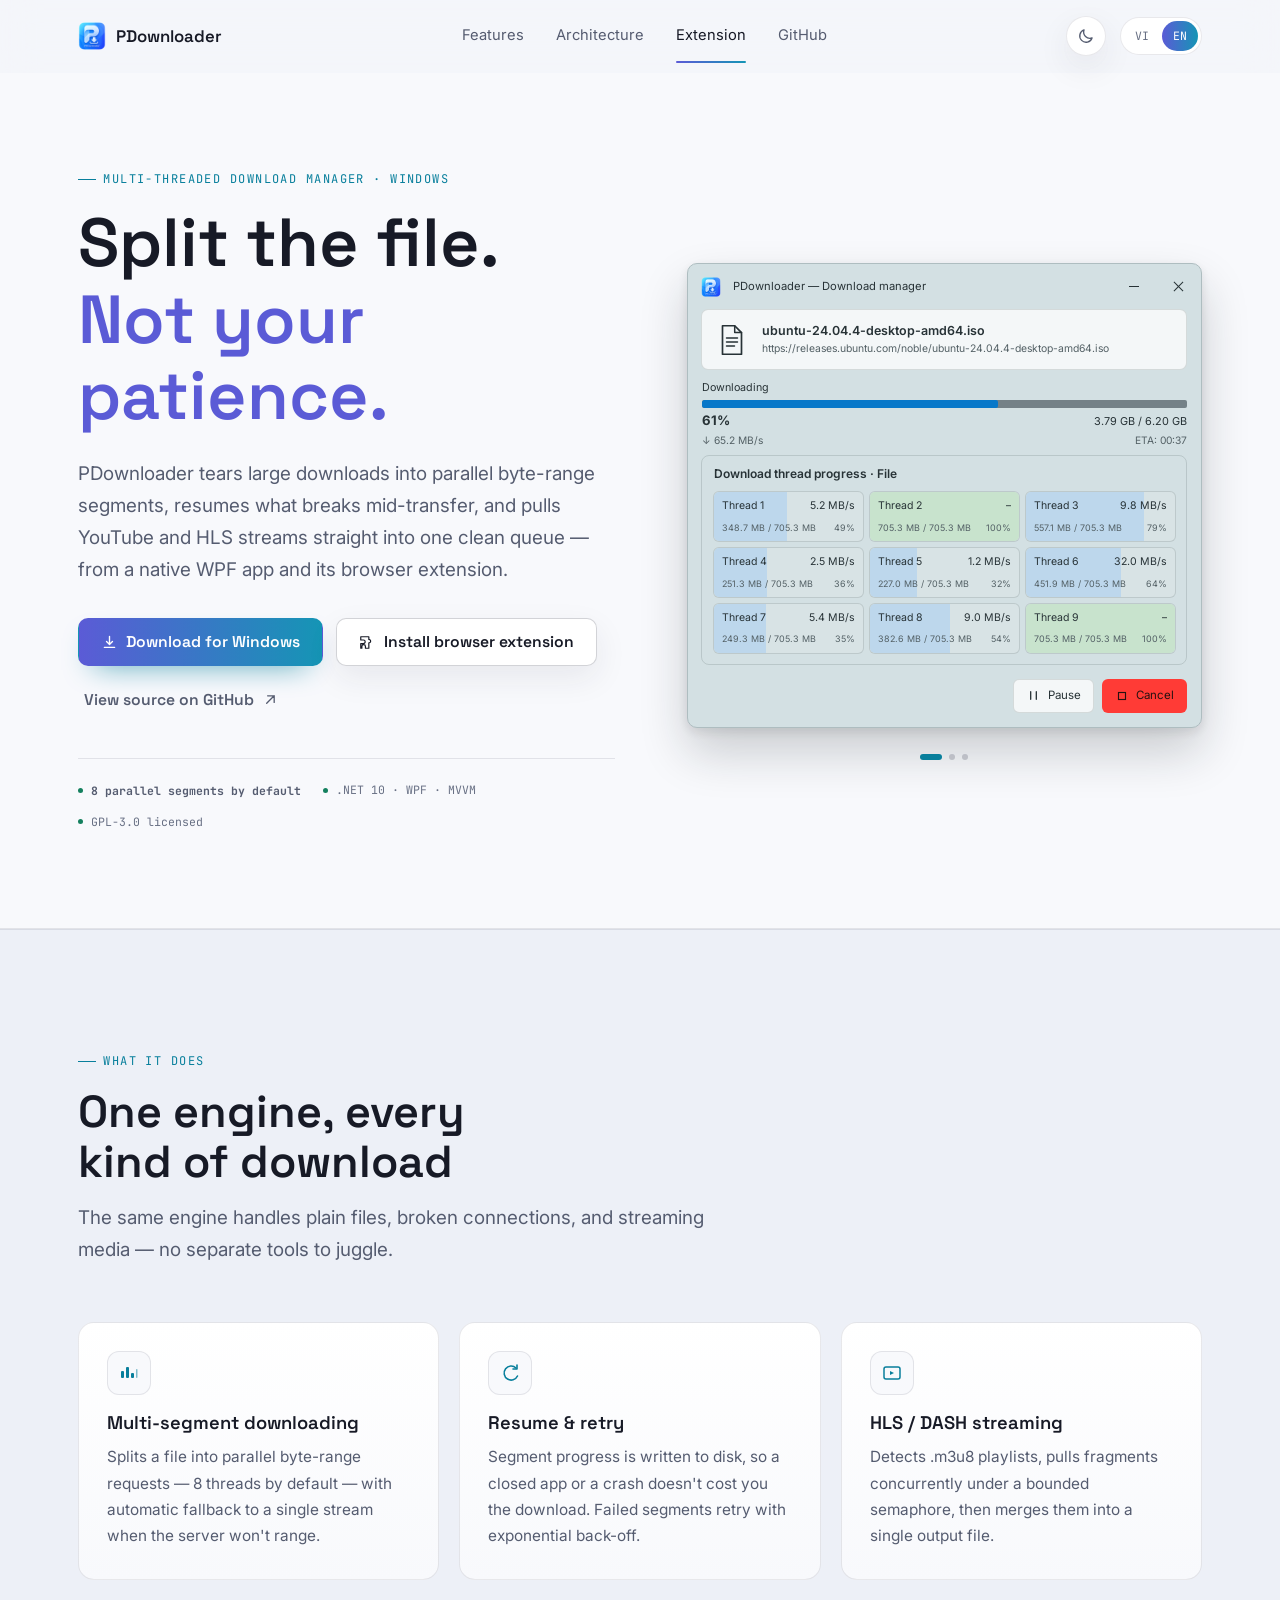
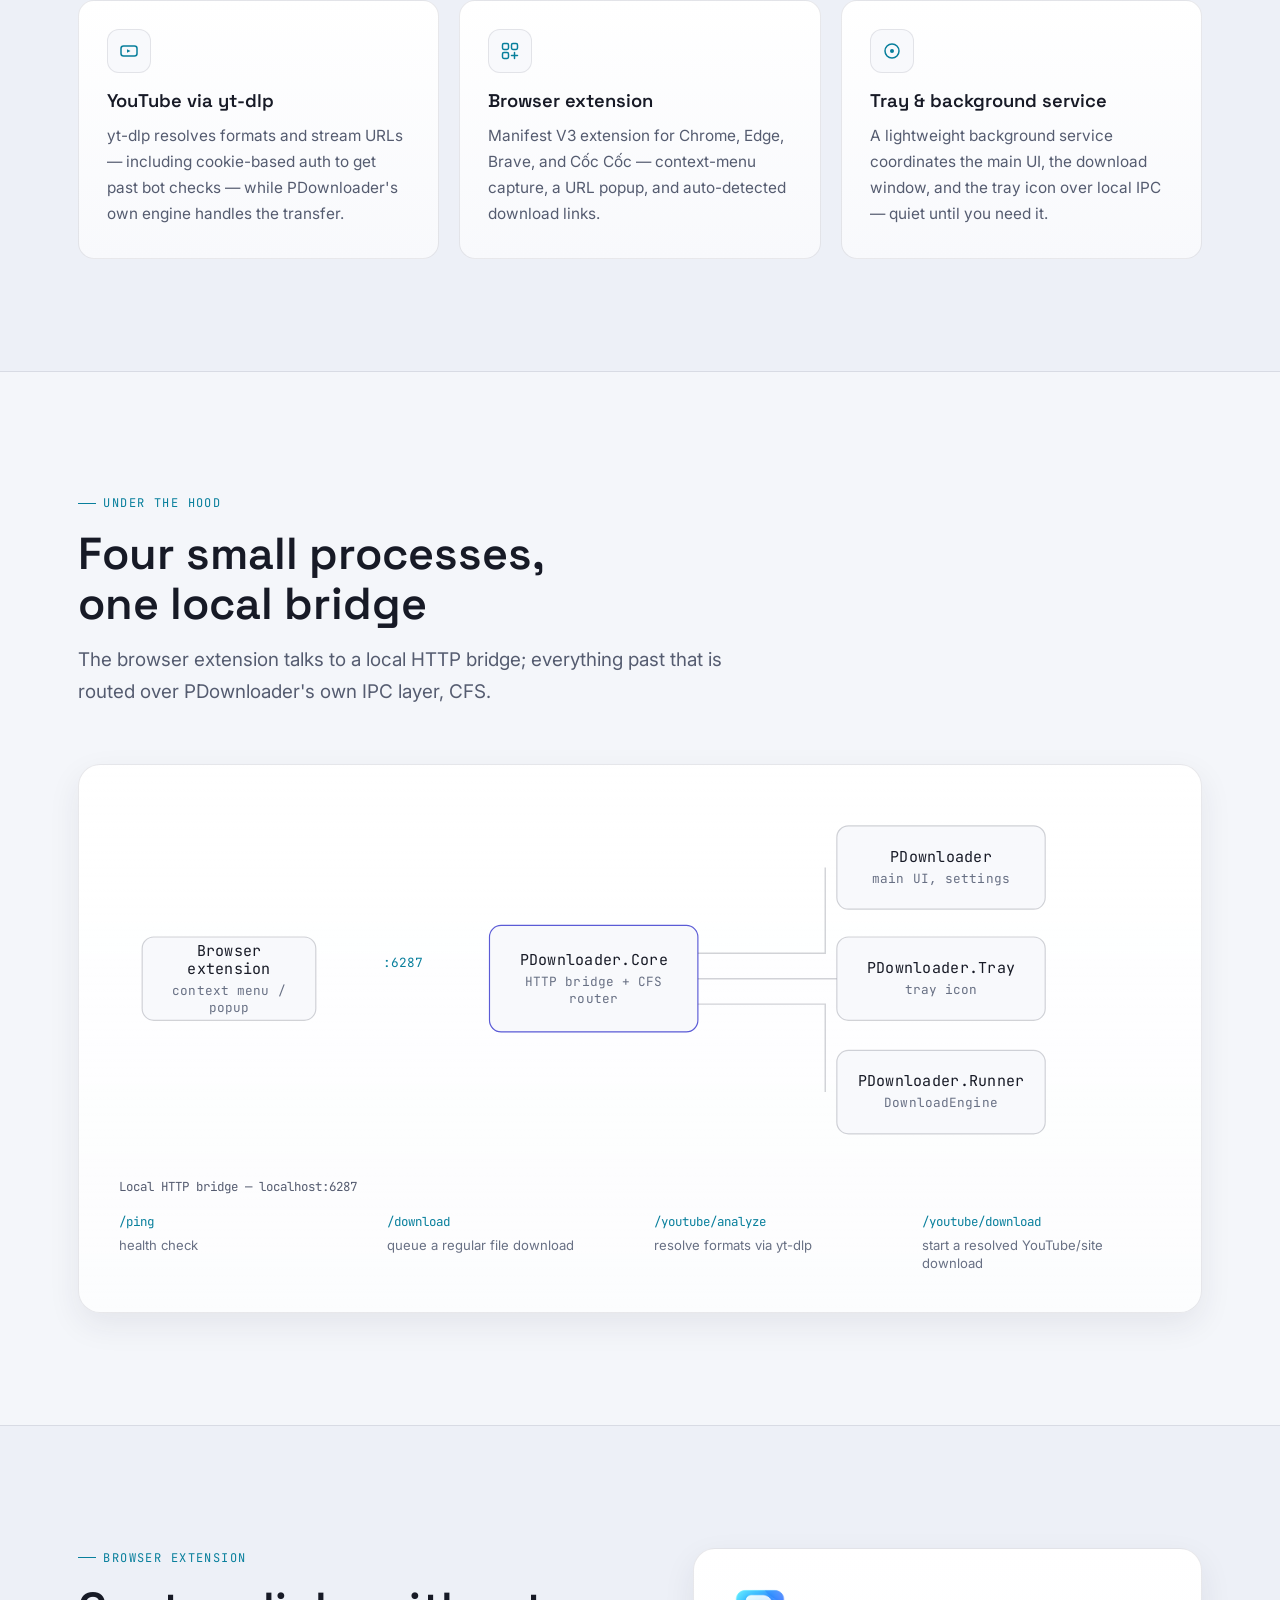
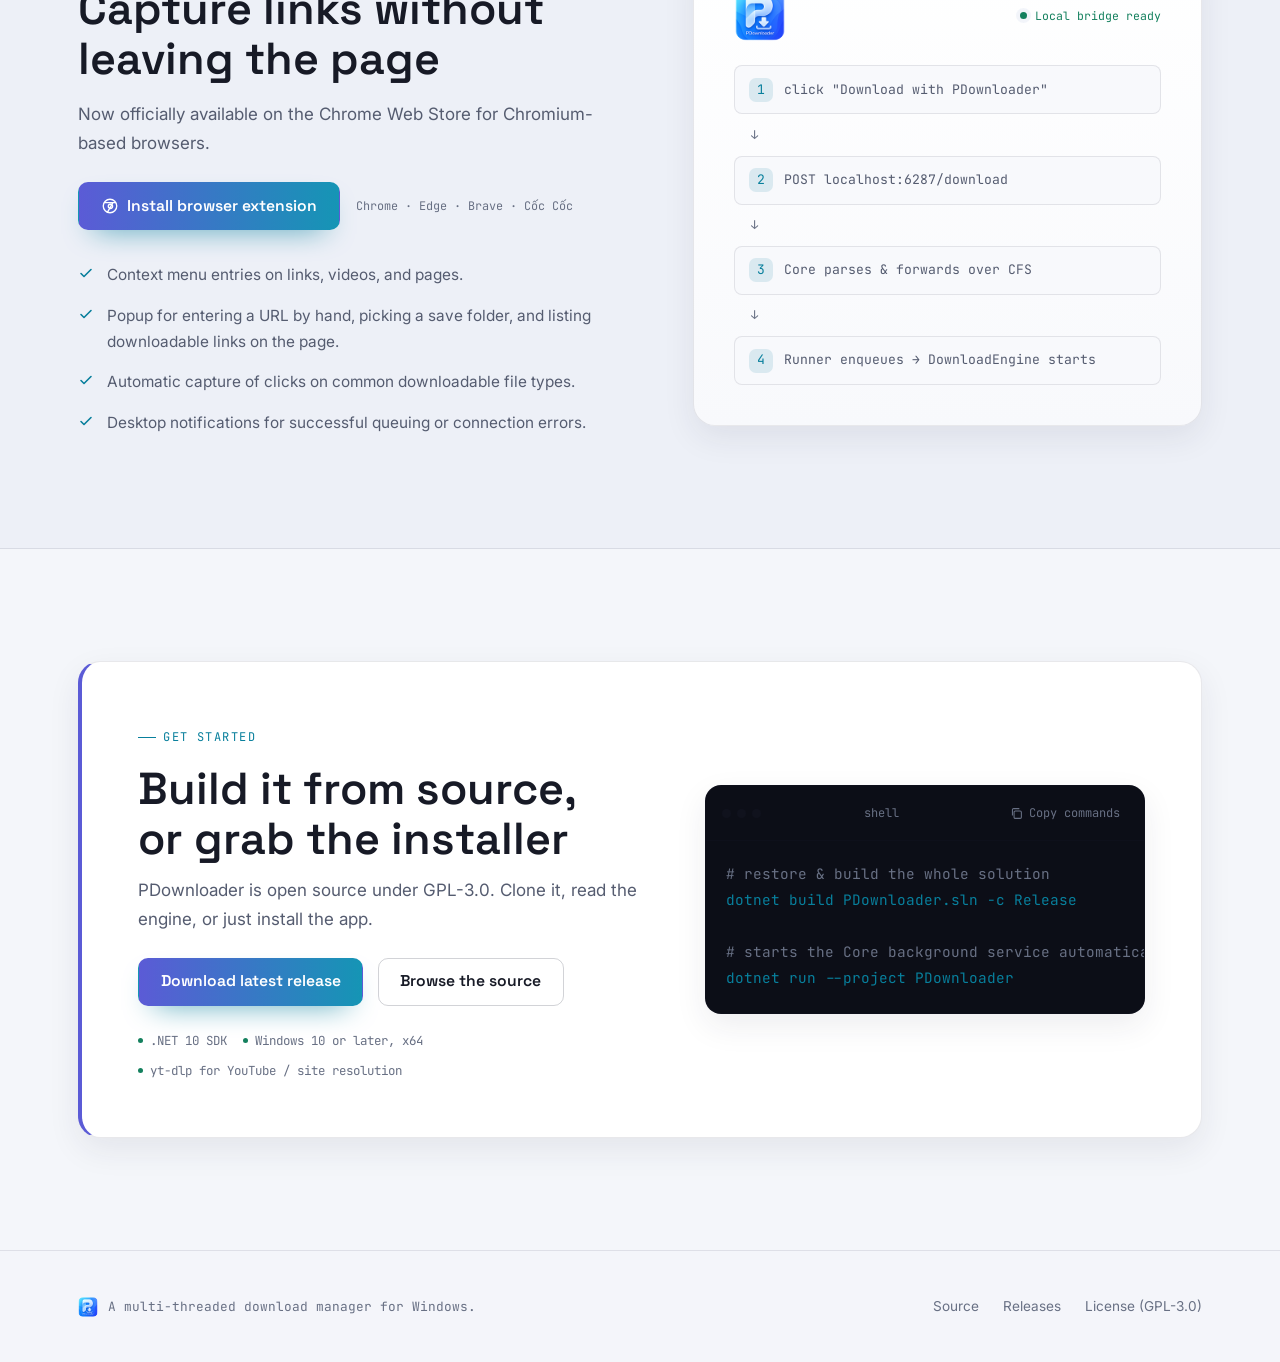
==== index.html @ d42d4ef9 "Add PDownloader landing site with i18n & theme Introduce a complete static landing site: index.html," ====
<!doctype html>
<html lang="vi">
<head>
  <meta charset="UTF-8" />
  <meta name="viewport" content="width=device-width, initial-scale=1.0" />
  <meta name="description" content="PDownloader — multi-threaded download manager for Windows." />
  <title>PDownloader</title>
  <link rel="icon" href="./assets/favicon-48.png" />
  <script src="./js/theme-init.js"></script>

  <link rel="preconnect" href="https://fonts.googleapis.com" />
  <link rel="preconnect" href="https://fonts.gstatic.com" crossorigin />
  <link href="https://fonts.googleapis.com/css2?family=Space+Grotesk:wght@500;600;700&family=Inter:wght@400;500;600&family=JetBrains+Mono:wght@400;500&display=swap" rel="stylesheet" />

  <link rel="stylesheet" href="./css/01-tokens.css" />
  <link rel="stylesheet" href="./css/02-reset.css" />
  <link rel="stylesheet" href="./css/03-base.css" />
  <link rel="stylesheet" href="./css/04-layout.css" />
  <link rel="stylesheet" href="./css/05-components.css" />
  <link rel="stylesheet" href="./css/06-navbar.css" />
  <link rel="stylesheet" href="./css/07-hero.css" />
  <link rel="stylesheet" href="./css/08-features.css" />
  <link rel="stylesheet" href="./css/09-architecture.css" />
  <link rel="stylesheet" href="./css/10-extension.css" />
  <link rel="stylesheet" href="./css/11-cta.css" />
  <link rel="stylesheet" href="./css/12-footer.css" />
  <link rel="stylesheet" href="./css/13-animations.css" />
  <link rel="stylesheet" href="./css/14-responsive.css" />
</head>
<body>
  <a class="skip-link" href="#top" data-i18n="accessibility.skipToContent">Skip to content</a>

  <header class="navbar">
    <div class="container navbar-inner">
      <a href="#top" class="brand">
        <img src="./assets/pdownloader-icon.png" alt="PDownloader" />
        <span>PDownloader</span>
      </a>

      <nav class="nav-links" id="nav-links" data-i18n-attr="aria-label:accessibility.primaryNavigation" aria-label="Primary navigation">
        <a href="#features" data-i18n="nav.features">Features</a>
        <a href="#architecture" data-i18n="nav.architecture">Architecture</a>
        <a href="#extension" data-i18n="nav.extension">Extension</a>
        <a href="https://github.com/maihcx/PDownloader" data-href-config="repoUrl" target="_blank" rel="noopener" data-i18n="nav.github">GitHub</a>
      </nav>

      <div class="nav-actions">
        <button class="theme-toggle" type="button" data-theme-toggle data-i18n-attr="aria-label:theme.toggle,title:theme.toggle" aria-label="Switch color theme" title="Switch color theme">
          <svg class="theme-toggle__sun" width="18" height="18" viewBox="0 0 20 20" fill="none" aria-hidden="true">
            <circle cx="10" cy="10" r="3.25" stroke="currentColor" stroke-width="1.5"/>
            <path d="M10 2.25V4M10 16v1.75M17.75 10H16M4 10H2.25M15.48 4.52 14.24 5.76M5.76 14.24l-1.24 1.24M15.48 15.48l-1.24-1.24M5.76 5.76 4.52 4.52" stroke="currentColor" stroke-width="1.5" stroke-linecap="round"/>
          </svg>
          <svg class="theme-toggle__moon" width="18" height="18" viewBox="0 0 20 20" fill="none" aria-hidden="true">
            <path d="M16.7 12.2A7 7 0 0 1 7.8 3.3a7 7 0 1 0 8.9 8.9Z" stroke="currentColor" stroke-width="1.5" stroke-linecap="round" stroke-linejoin="round"/>
          </svg>
        </button>
        <div class="lang-switch" role="group" data-i18n-attr="aria-label:accessibility.language" aria-label="Language">
          <button type="button" data-lang-btn="vi">VI</button>
          <button type="button" data-lang-btn="en">EN</button>
        </div>
        <button class="nav-toggle" id="nav-toggle" type="button" data-i18n-attr="aria-label:accessibility.openMenu" aria-label="Open menu" aria-expanded="false" aria-controls="nav-links">
          <svg width="18" height="18" viewBox="0 0 18 18" fill="none"><path d="M2 4.5H16M2 9H16M2 13.5H16" stroke="currentColor" stroke-width="1.5" stroke-linecap="round"/></svg>
        </button>
      </div>
    </div>
  </header>

  <main id="top">
    <!-- ================= HERO ================= -->
    <section class="hero" aria-labelledby="hero-title">
      <div class="container hero-grid">
        <div class="hero-copy">
          <span class="eyebrow" data-i18n="hero.eyebrow">Multi-threaded download manager · Windows</span>

          <h1 id="hero-title">
            <span data-i18n="hero.titlePrefix">Split the file.</span><br />
            <span class="grad" data-i18n="hero.titleGrad">Not your patience.</span>
          </h1>

          <p class="hero-sub" data-i18n="hero.subtitle">
            PDownloader tears large downloads into parallel byte-range segments, resumes what breaks mid-transfer, and pulls YouTube and HLS streams into one clean queue.
          </p>

          <div class="hero-actions">
            <a class="btn btn-primary" href="https://github.com/maihcx/PDownloader/releases/latest" data-href-config="releasesUrl" target="_blank" rel="noopener">
              <svg width="17" height="17" viewBox="0 0 20 20" fill="none" aria-hidden="true">
                <path d="M10 2.75v9.5m0 0 3.5-3.5m-3.5 3.5-3.5-3.5M4 15.75h12" stroke="currentColor" stroke-width="1.6" stroke-linecap="round" stroke-linejoin="round"/>
              </svg>
              <span data-i18n="hero.ctaPrimary">Download for Windows</span>
            </a>
            <button class="btn btn-secondary" type="button" data-extension-dialog-open>
              <svg width="17" height="17" viewBox="0 0 20 20" fill="none" aria-hidden="true">
                <path d="M7.25 3.25h5.5v3.1a2.1 2.1 0 1 1 0 4.2v6.2h-4v-2.1a2.1 2.1 0 1 0-4.2 0v2.1h-1.3v-5.5h3.1a2.1 2.1 0 1 0 0-4.2h-3.1v-3.8h4Z" stroke="currentColor" stroke-width="1.4" stroke-linecap="round" stroke-linejoin="round"/>
              </svg>
              <span data-i18n="hero.ctaExtension">Install browser extension</span>
            </button>
            <a class="btn btn-quiet" href="https://github.com/maihcx/PDownloader" data-href-config="repoUrl" target="_blank" rel="noopener">
              <span data-i18n="hero.ctaSecondary">View source on GitHub</span>
              <svg width="15" height="15" viewBox="0 0 16 16" fill="none" aria-hidden="true">
                <path d="M6 3h7v7M13 3 5 11" stroke="currentColor" stroke-width="1.4" stroke-linecap="round" stroke-linejoin="round"/>
              </svg>
            </a>
          </div>

          <div class="hero-meta">
            <span><strong data-i18n="hero.metaThreads">8 parallel segments by default</strong></span>
            <span data-i18n="hero.metaStack">.NET 10 · WPF · MVVM</span>
            <span data-i18n="hero.metaLicense">GPL-3.0 licensed</span>
          </div>
        </div>

        <div class="runner-preview" role="img" data-runner-preview data-state="downloading" data-i18n-attr="aria-label:hero.previewLabel" aria-label="PDownloader.Runner showing a download, merge, and completed file">
          <div class="runner-window" aria-hidden="true">
            <div class="runner-titlebar">
              <div class="runner-titlebar__name">
                <img src="./assets/pdownloader-icon.png" alt="" width="20" height="20" />
                <span data-runner-text="title">PDownloader — Download manager</span>
              </div>
              <div class="runner-window-controls">
                <span class="runner-window-controls__minimize"></span>
                <span class="runner-window-controls__close"></span>
              </div>
            </div>

            <div class="runner-body">
              <div class="runner-file">
                <span class="runner-file__icon">
                  <svg width="28" height="32" viewBox="0 0 28 32" fill="none">
                    <path d="M4.5 1.75h12.2l6.8 6.8v21.7h-19V1.75Z" stroke="currentColor" stroke-width="1.7" stroke-linejoin="round"/>
                    <path d="M16.7 1.75v6.8h6.8M8.5 14h11M8.5 18h11M8.5 22h8" stroke="currentColor" stroke-width="1.5" stroke-linecap="round" stroke-linejoin="round"/>
                  </svg>
                </span>
                <span class="runner-file__copy">
                  <strong>ubuntu-24.04.4-desktop-amd64.iso</strong>
                  <span>https://releases.ubuntu.com/noble/ubuntu-24.04.4-desktop-amd64.iso</span>
                </span>
              </div>

              <div class="runner-progress">
                <span class="runner-progress__label" data-runner-text="state">Downloading</span>
                <div class="runner-progress__track"><span data-runner-progress></span></div>
                <div class="runner-progress__facts runner-progress__facts--strong">
                  <strong data-runner-text="percent">61%</strong>
                  <span data-runner-text="size">3.79 GB / 6.20 GB</span>
                </div>
                <div class="runner-progress__facts">
                  <span data-runner-text="speed">↓ 65.2 MB/s</span>
                  <span data-runner-text="eta">ETA: 00:37</span>
                </div>
              </div>

              <div class="runner-streams">
                <div class="runner-streams__title" data-runner-text="streamsTitle">Thread progress · File</div>
                <div class="runner-streams__grid" data-runner-streams></div>
              </div>

              <div class="runner-footer">
                <div class="runner-footer__status" data-runner-complete-status hidden>
                  <svg width="15" height="15" viewBox="0 0 16 16" fill="none">
                    <rect x="2.25" y="2.25" width="11.5" height="11.5" rx="2" stroke="currentColor" stroke-width="1.3"/>
                    <path d="m4.8 8 2.05 2.05 4.4-4.4" stroke="currentColor" stroke-width="1.3" stroke-linecap="round" stroke-linejoin="round"/>
                  </svg>
                  <span data-runner-text="done">Completed</span>
                </div>
                <div class="runner-footer__actions">
                  <button class="runner-button runner-button--folder" type="button" data-runner-action="folder" hidden tabindex="-1">
                    <svg width="16" height="16" viewBox="0 0 18 18" fill="none"><path d="M2.25 5.25h5l1.4 1.5h7.1v6.5a1.5 1.5 0 0 1-1.5 1.5H3.75a1.5 1.5 0 0 1-1.5-1.5v-8Z" stroke="currentColor" stroke-width="1.35" stroke-linejoin="round"/><path d="M2.25 6.75V4.9a1.4 1.4 0 0 1 1.4-1.4h3.1l1.4 1.75h6.1" stroke="currentColor" stroke-width="1.35" stroke-linecap="round"/></svg>
                    <span data-runner-text="openFolder">Open folder</span>
                  </button>
                  <button class="runner-button runner-button--pause" type="button" data-runner-action="pause" tabindex="-1">
                    <svg width="15" height="15" viewBox="0 0 16 16" fill="none"><path d="M5 4v8M11 4v8" stroke="currentColor" stroke-width="1.4" stroke-linecap="round"/></svg>
                    <span data-runner-text="pause">Pause</span>
                  </button>
                  <button class="runner-button runner-button--cancel" type="button" data-runner-action="cancel" tabindex="-1">
                    <svg width="14" height="14" viewBox="0 0 16 16" fill="none"><rect x="4" y="4" width="8" height="8" stroke="currentColor" stroke-width="1.3"/></svg>
                    <span data-runner-text="cancel">Cancel</span>
                  </button>
                  <button class="runner-button runner-button--open" type="button" data-runner-action="open" hidden tabindex="-1">
                    <svg width="15" height="15" viewBox="0 0 16 16" fill="none"><path d="M9 3h4v4M13 3 7.5 8.5" stroke="currentColor" stroke-width="1.3" stroke-linecap="round" stroke-linejoin="round"/><path d="M12 9.5v2.25A1.25 1.25 0 0 1 10.75 13h-6.5A1.25 1.25 0 0 1 3 11.75v-6.5A1.25 1.25 0 0 1 4.25 4H6.5" stroke="currentColor" stroke-width="1.3" stroke-linecap="round"/></svg>
                    <span data-runner-text="openFile">Open file</span>
                  </button>
                </div>
              </div>
            </div>
          </div>
          <div class="runner-state-dots" aria-hidden="true">
            <span data-runner-dot="downloading"></span>
            <span data-runner-dot="merging"></span>
            <span data-runner-dot="completed"></span>
          </div>
        </div>
      </div>
    </section>

    <!-- ================= FEATURES ================= -->
    <section id="features">
      <div class="container">
        <div class="section-head reveal">
          <span class="eyebrow" data-i18n="features.eyebrow">What it does</span>
          <h2 data-i18n="features.title">One engine, every kind of download</h2>
          <p data-i18n="features.subtitle">The same engine handles plain files, broken connections, and streaming media.</p>
        </div>

        <div class="features-grid">
          <article class="card reveal">
            <div class="card-icon" aria-hidden="true">
              <svg width="20" height="20" viewBox="0 0 20 20" fill="none"><rect x="2" y="8" width="3" height="7" rx="1" fill="currentColor"/><rect x="7" y="4" width="3" height="11" rx="1" fill="currentColor"/><rect x="12" y="10" width="3" height="5" rx="1" fill="currentColor"/><rect x="17" y="6" width="1.5" height="9" rx="0.75" fill="currentColor" opacity="0.5"/></svg>
            </div>
            <h3 data-i18n="features.segments.title">Multi-segment downloading</h3>
            <p data-i18n="features.segments.desc">Splits a file into parallel byte-range requests.</p>
          </article>

          <article class="card reveal">
            <div class="card-icon" aria-hidden="true">
              <svg width="20" height="20" viewBox="0 0 20 20" fill="none"><path d="M16 5a7 7 0 1 0 1.5 8" stroke="currentColor" stroke-width="1.6" stroke-linecap="round"/><path d="M17 2v4h-4" stroke="currentColor" stroke-width="1.6" stroke-linecap="round" stroke-linejoin="round"/></svg>
            </div>
            <h3 data-i18n="features.resume.title">Resume &amp; retry</h3>
            <p data-i18n="features.resume.desc">Segment progress persists to disk between runs.</p>
          </article>

          <article class="card reveal">
            <div class="card-icon" aria-hidden="true">
              <svg width="20" height="20" viewBox="0 0 20 20" fill="none"><rect x="2" y="4" width="16" height="12" rx="2" stroke="currentColor" stroke-width="1.5"/><path d="M8 8l4 2-4 2V8z" fill="currentColor"/></svg>
            </div>
            <h3 data-i18n="features.hls.title">HLS / DASH streaming</h3>
            <p data-i18n="features.hls.desc">Detects .m3u8 playlists and merges fragments.</p>
          </article>

          <article class="card reveal">
            <div class="card-icon" aria-hidden="true">
              <svg width="20" height="20" viewBox="0 0 20 20" fill="none"><rect x="2" y="5" width="16" height="10" rx="2.5" stroke="currentColor" stroke-width="1.5"/><path d="M8 8.3l3.5 1.7-3.5 1.7V8.3z" fill="currentColor"/></svg>
            </div>
            <h3 data-i18n="features.ytdlp.title">YouTube via yt-dlp</h3>
            <p data-i18n="features.ytdlp.desc">Resolves formats and streams; PDownloader handles the transfer.</p>
          </article>

          <article class="card reveal">
            <div class="card-icon" aria-hidden="true">
              <svg width="20" height="20" viewBox="0 0 20 20" fill="none"><rect x="2.5" y="2.5" width="6" height="6" rx="1.4" stroke="currentColor" stroke-width="1.5"/><rect x="11.5" y="2.5" width="6" height="6" rx="1.4" stroke="currentColor" stroke-width="1.5"/><rect x="2.5" y="11.5" width="6" height="6" rx="1.4" stroke="currentColor" stroke-width="1.5"/><path d="M14.5 11.5v6M11.5 14.5h6" stroke="currentColor" stroke-width="1.5" stroke-linecap="round"/></svg>
            </div>
            <h3 data-i18n="features.extension.title">Browser extension</h3>
            <p data-i18n="features.extension.desc">Context-menu capture and a manual URL popup.</p>
          </article>

          <article class="card reveal">
            <div class="card-icon" aria-hidden="true">
              <svg width="20" height="20" viewBox="0 0 20 20" fill="none"><circle cx="10" cy="10" r="7" stroke="currentColor" stroke-width="1.5"/><circle cx="10" cy="10" r="2" fill="currentColor"/></svg>
            </div>
            <h3 data-i18n="features.tray.title">Tray &amp; background service</h3>
            <p data-i18n="features.tray.desc">Coordinates the UI, download window, and tray icon over IPC.</p>
          </article>
        </div>
      </div>
    </section>

    <!-- ================= ARCHITECTURE ================= -->
    <section id="architecture">
      <div class="container">
        <div class="section-head reveal">
          <span class="eyebrow" data-i18n="architecture.eyebrow">Under the hood</span>
          <h2 data-i18n="architecture.title">Four small processes, one local bridge</h2>
          <p data-i18n="architecture.subtitle">The browser extension talks to a local HTTP bridge; everything else is routed over CFS.</p>
        </div>

        <div class="arch-wrap reveal">
          <div class="arch-diagram-scroll">
          <svg class="arch-diagram" viewBox="0 0 900 300" xmlns="http://www.w3.org/2000/svg" role="img" data-i18n-attr="aria-label:architecture.diagramLabel" aria-label="PDownloader process architecture">
            <defs>
              <linearGradient id="segGradient" x1="0" y1="0" x2="1" y2="0">
                <stop offset="0%" stop-color="var(--accent-violet)" />
                <stop offset="100%" stop-color="var(--accent-cyan)" />
              </linearGradient>
            </defs>

            <!-- Browser -->
            <rect class="arch-node" x="20" y="114" width="150" height="72" rx="10" />
            <foreignObject x="20" y="114" width="150" height="72">
              <div xmlns="http://www.w3.org/1999/xhtml" class="arch-node-content">
                <span class="arch-node-title" data-i18n="architecture.browser">Browser extension</span>
                <span class="arch-node-sub" data-i18n="architecture.browserSub">context menu / popup</span>
              </div>
            </foreignObject>

            <!-- line browser -> core -->
            <path class="arch-line arch-line--live" d="M170 150 H 320" />
            <text class="arch-port" x="245" y="140" text-anchor="middle">:6287</text>

            <!-- Core -->
            <rect class="arch-node arch-node--core" x="320" y="104" width="180" height="92" rx="10" />
            <foreignObject x="320" y="104" width="180" height="92">
              <div xmlns="http://www.w3.org/1999/xhtml" class="arch-node-content">
                <span class="arch-node-title" data-i18n="architecture.core">PDownloader.Core</span>
                <span class="arch-node-sub" data-i18n="architecture.coreSub">HTTP bridge + CFS router</span>
              </div>
            </foreignObject>

            <!-- lines core -> 3 nodes -->
            <path class="arch-line" d="M500 128 H 610 V 54" />
            <path class="arch-line" d="M500 150 H 620" />
            <path class="arch-line" d="M500 172 H 610 V 248" />

            <!-- Main UI -->
            <rect class="arch-node" x="620" y="18" width="180" height="72" rx="10" />
            <foreignObject x="620" y="18" width="180" height="72">
              <div xmlns="http://www.w3.org/1999/xhtml" class="arch-node-content">
                <span class="arch-node-title" data-i18n="architecture.mainui">PDownloader</span>
                <span class="arch-node-sub" data-i18n="architecture.mainuiSub">main UI, settings</span>
              </div>
            </foreignObject>

            <!-- Tray -->
            <rect class="arch-node" x="620" y="114" width="180" height="72" rx="10" />
            <foreignObject x="620" y="114" width="180" height="72">
              <div xmlns="http://www.w3.org/1999/xhtml" class="arch-node-content">
                <span class="arch-node-title" data-i18n="architecture.tray">PDownloader.Tray</span>
                <span class="arch-node-sub" data-i18n="architecture.traySub">tray icon</span>
              </div>
            </foreignObject>

            <!-- Runner -->
            <rect class="arch-node" x="620" y="212" width="180" height="72" rx="10" />
            <foreignObject x="620" y="212" width="180" height="72">
              <div xmlns="http://www.w3.org/1999/xhtml" class="arch-node-content">
                <span class="arch-node-title" data-i18n="architecture.runner">PDownloader.Runner</span>
                <span class="arch-node-sub" data-i18n="architecture.runnerSub">DownloadEngine</span>
              </div>
            </foreignObject>
          </svg>
          </div>

          <div class="arch-mobile" data-i18n-attr="aria-label:architecture.diagramLabel" aria-label="PDownloader process architecture">
            <div class="arch-mobile-node">
              <span class="arch-mobile-title" data-i18n="architecture.browser">Browser extension</span>
              <span class="arch-mobile-sub" data-i18n="architecture.browserSub">context menu / popup</span>
            </div>
            <div class="arch-mobile-connector">localhost:6287</div>
            <div class="arch-mobile-node arch-mobile-node--core">
              <span class="arch-mobile-title" data-i18n="architecture.core">PDownloader.Core</span>
              <span class="arch-mobile-sub" data-i18n="architecture.coreSub">HTTP bridge + CFS router</span>
            </div>
            <div class="arch-mobile-connector">CFS</div>
            <div class="arch-mobile-outputs">
              <div class="arch-mobile-node">
                <span class="arch-mobile-title" data-i18n="architecture.mainui">PDownloader</span>
                <span class="arch-mobile-sub" data-i18n="architecture.mainuiSub">main UI, settings</span>
              </div>
              <div class="arch-mobile-node">
                <span class="arch-mobile-title" data-i18n="architecture.tray">PDownloader.Tray</span>
                <span class="arch-mobile-sub" data-i18n="architecture.traySub">tray icon</span>
              </div>
              <div class="arch-mobile-node">
                <span class="arch-mobile-title" data-i18n="architecture.runner">PDownloader.Runner</span>
                <span class="arch-mobile-sub" data-i18n="architecture.runnerSub">DownloadEngine</span>
              </div>
            </div>
          </div>

          <div class="arch-legend">
            <div class="arch-legend-title mono" data-i18n="architecture.legendTitle">Local HTTP bridge — localhost:6287</div>
            <div class="arch-legend-grid">
              <div class="arch-legend-item">
                <span class="arch-legend-key mono" data-i18n="architecture.legend1k">/ping</span>
                <span class="arch-legend-desc" data-i18n="architecture.legend1v">health check</span>
              </div>
              <div class="arch-legend-item">
                <span class="arch-legend-key mono" data-i18n="architecture.legend2k">/download</span>
                <span class="arch-legend-desc" data-i18n="architecture.legend2v">queue a regular file download</span>
              </div>
              <div class="arch-legend-item">
                <span class="arch-legend-key mono" data-i18n="architecture.legend3k">/youtube/analyze</span>
                <span class="arch-legend-desc" data-i18n="architecture.legend3v">resolve formats via yt-dlp</span>
              </div>
              <div class="arch-legend-item">
                <span class="arch-legend-key mono" data-i18n="architecture.legend4k">/youtube/download</span>
                <span class="arch-legend-desc" data-i18n="architecture.legend4v">start a resolved download</span>
              </div>
            </div>
          </div>
        </div>
      </div>
    </section>

    <!-- ================= EXTENSION ================= -->
    <section id="extension">
      <div class="container ext-layout">
        <div class="reveal ext-copy">
          <span class="eyebrow" data-i18n="extension.eyebrow">Browser extension</span>
          <h2 class="ext-title" data-i18n="extension.title">Capture links without leaving the page</h2>
          <p class="ext-subtitle" data-i18n="extension.subtitle">Now officially available on the Chrome Web Store for Chromium-based browsers.</p>

          <div class="ext-store-actions">
            <button class="btn btn-primary ext-store-button" type="button" data-extension-dialog-open>
              <svg width="18" height="18" viewBox="0 0 20 20" fill="none" aria-hidden="true">
                <path d="M10 2.5a7.5 7.5 0 1 0 0 15 7.5 7.5 0 0 0 0-15Z" stroke="currentColor" stroke-width="1.5"/>
                <path d="M3.9 6.25h12.2M7.1 17l6.1-10.75M8.1 10.4a2.4 2.4 0 1 0 4.8 0 2.4 2.4 0 0 0-4.8 0Z" stroke="currentColor" stroke-width="1.5" stroke-linecap="round"/>
              </svg>
              <span data-i18n="extension.storeButton">Install browser extension</span>
            </button>
            <span class="ext-store-note" data-i18n="extension.supportNote">Chrome · Edge · Brave · Cốc Cốc</span>
          </div>

          <ul class="ext-list">
            <li>
              <svg width="16" height="16" viewBox="0 0 16 16" fill="none" aria-hidden="true"><path d="M3 8.5l3 3 7-7" stroke="currentColor" stroke-width="1.6" stroke-linecap="round" stroke-linejoin="round"/></svg>
              <span data-i18n="extension.item1">Context menu entries on links, videos, and pages.</span>
            </li>
            <li>
              <svg width="16" height="16" viewBox="0 0 16 16" fill="none" aria-hidden="true"><path d="M3 8.5l3 3 7-7" stroke="currentColor" stroke-width="1.6" stroke-linecap="round" stroke-linejoin="round"/></svg>
              <span data-i18n="extension.item2">Popup for entering a URL by hand.</span>
            </li>
            <li>
              <svg width="16" height="16" viewBox="0 0 16 16" fill="none" aria-hidden="true"><path d="M3 8.5l3 3 7-7" stroke="currentColor" stroke-width="1.6" stroke-linecap="round" stroke-linejoin="round"/></svg>
              <span data-i18n="extension.item3">Automatic capture of downloadable file clicks.</span>
            </li>
            <li>
              <svg width="16" height="16" viewBox="0 0 16 16" fill="none" aria-hidden="true"><path d="M3 8.5l3 3 7-7" stroke="currentColor" stroke-width="1.6" stroke-linecap="round" stroke-linejoin="round"/></svg>
              <span data-i18n="extension.item4">Desktop notifications for queueing and errors.</span>
            </li>
          </ul>
        </div>

        <div class="ext-visual reveal">
          <div class="ext-visual-head">
            <img class="ext-visual-icon" src="./assets/pdownloader-icon.png" alt="" />
            <span class="ext-visual-status" data-i18n="extension.bridgeOnline">Local bridge ready</span>
          </div>
          <div class="ext-flow">
            <div class="ext-flow-step"><span class="n">1</span><span data-i18n="extension.flowStep1">click "Download with PDownloader"</span></div>
            <div class="ext-flow-arrow" aria-hidden="true">↓</div>
            <div class="ext-flow-step"><span class="n">2</span><span data-i18n="extension.flowStep2">POST localhost:6287/download</span></div>
            <div class="ext-flow-arrow" aria-hidden="true">↓</div>
            <div class="ext-flow-step"><span class="n">3</span><span data-i18n="extension.flowStep3">Core parses &amp; forwards over CFS</span></div>
            <div class="ext-flow-arrow" aria-hidden="true">↓</div>
            <div class="ext-flow-step"><span class="n">4</span><span data-i18n="extension.flowStep4">Runner enqueues → DownloadEngine starts</span></div>
          </div>
        </div>
      </div>
    </section>

    <!-- ================= CTA / GET STARTED ================= -->
    <section id="get-started">
      <div class="container">
        <div class="cta reveal">
          <div class="cta-copy">
            <span class="eyebrow" data-i18n="cta.eyebrow">Get started</span>
            <h2 data-i18n="cta.title">Build it from source, or grab the installer</h2>
            <p data-i18n="cta.subtitle">PDownloader is open source under GPL-3.0.</p>

            <div class="cta-actions">
              <a class="btn btn-primary" href="https://github.com/maihcx/PDownloader/releases/latest" data-href-config="releasesUrl" target="_blank" rel="noopener" data-i18n="cta.primary">Download latest release</a>
              <a class="btn btn-ghost" href="https://github.com/maihcx/PDownloader" data-href-config="repoUrl" target="_blank" rel="noopener" data-i18n="cta.secondary">Browse the source</a>
            </div>

            <div class="cta-requirements">
              <span data-i18n="cta.req1">.NET 10 SDK</span>
              <span data-i18n="cta.req2">Windows 10 or later, x64</span>
              <span data-i18n="cta.req3">yt-dlp for YouTube / site resolution</span>
            </div>
          </div>

          <div class="terminal">
            <div class="terminal-bar">
              <div class="terminal-dots" aria-hidden="true"><span></span><span></span><span></span></div>
              <span class="terminal-label" data-i18n="cta.terminalLabel">shell</span>
              <button class="copy-btn" type="button" data-copy-target="#build-snippet" data-i18n-attr="aria-label:cta.copy" aria-label="Copy commands">
                <svg width="13" height="13" viewBox="0 0 16 16" fill="none"><rect x="5" y="5" width="9" height="9" rx="1.5" stroke="currentColor" stroke-width="1.3"/><path d="M3 10.5V3.5A1.5 1.5 0 014.5 2h7" stroke="currentColor" stroke-width="1.3"/></svg>
                <span data-i18n="cta.copy" aria-live="polite">Copy commands</span>
              </button>
            </div>
            <pre id="build-snippet"><span class="tok-comment" data-i18n="cta.terminalComment1"># restore & build the whole solution</span>
<span class="tok-cmd">dotnet build PDownloader.sln -c Release</span>

<span class="tok-comment" data-i18n="cta.terminalComment2"># starts the Core background service automatically</span>
<span class="tok-cmd">dotnet run --project PDownloader</span></pre>
          </div>
        </div>
      </div>
    </section>
  </main>

  <dialog class="browser-extension-dialog" id="browser-extension-dialog" aria-labelledby="browser-extension-dialog-title" aria-describedby="browser-extension-dialog-description">
    <div class="browser-extension-dialog__panel">
      <div class="browser-extension-dialog__head">
        <div>
          <span class="eyebrow" data-i18n="extension.modal.eyebrow">Official browser extension</span>
          <h2 id="browser-extension-dialog-title" data-i18n="extension.modal.title">Choose your browser engine</h2>
          <p id="browser-extension-dialog-description" data-i18n="extension.modal.subtitle">One extension package supports every browser built on the same engine.</p>
        </div>
        <button class="browser-extension-dialog__close" type="button" data-extension-dialog-close data-i18n-attr="aria-label:extension.modal.close" aria-label="Close">
          <svg width="20" height="20" viewBox="0 0 20 20" fill="none" aria-hidden="true">
            <path d="m5 5 10 10M15 5 5 15" stroke="currentColor" stroke-width="1.6" stroke-linecap="round"/>
          </svg>
        </button>
      </div>

      <div class="browser-engine-grid">
        <a class="browser-engine-card browser-engine-card--available" href="https://chromewebstore.google.com/detail/kdbapmeegoljihpndnbfeockjjcoogbp" target="_blank" rel="noopener" data-extension-chromium-link>
          <div class="browser-engine-card__top">
            <span class="browser-engine-card__icon browser-engine-card__icon--chromium" aria-hidden="true"><span></span></span>
            <span class="browser-engine-card__status browser-engine-card__status--available" data-i18n="extension.modal.available">Available</span>
          </div>
          <div>
            <h3 data-i18n="extension.modal.chromiumTitle">Chromium engine</h3>
            <p data-i18n="extension.modal.chromiumDesc">Install the official extension from the Chrome Web Store.</p>
          </div>
          <div class="browser-engine-card__browsers" data-i18n-attr="aria-label:extension.modal.chromiumBrowsersLabel" aria-label="Supported Chromium browsers">
            <span>Chrome</span><span>Edge</span><span>Brave</span><span>Cốc Cốc</span>
          </div>
          <span class="browser-engine-card__action">
            <span data-i18n="extension.modal.openStore">Open Chrome Web Store</span>
            <svg width="16" height="16" viewBox="0 0 16 16" fill="none" aria-hidden="true">
              <path d="M6 3h7v7M13 3 5 11" stroke="currentColor" stroke-width="1.4" stroke-linecap="round" stroke-linejoin="round"/>
              <path d="M11 8.5V13H3V5h4.5" stroke="currentColor" stroke-width="1.4" stroke-linecap="round" stroke-linejoin="round"/>
            </svg>
          </span>
        </a>

        <div class="browser-engine-card browser-engine-card--soon" aria-disabled="true">
          <div class="browser-engine-card__top">
            <span class="browser-engine-card__icon browser-engine-card__icon--gecko" aria-hidden="true">
              <svg width="25" height="25" viewBox="0 0 25 25" fill="none">
                <path d="M17.9 4.1c.1 2.2-.8 3.8-2.5 4.8.4-2.4-.8-4.8-3-6.4.2 2.5-1.2 4.4-3 6.1-1.9 1.9-2.8 4-2.2 6.7.7 3.1 3.5 5.4 6.8 5.4 3.8 0 6.9-3.1 6.9-6.9 0-3.7-1.8-7-3-9.7Z" stroke="currentColor" stroke-width="1.5" stroke-linejoin="round"/>
                <path d="M12.1 19c-1.7-1-2.3-2.3-1.8-3.8.4-1.3 1.5-2.1 2.7-3.1.1 1.4.7 2.3 1.7 3 .9.7 1.2 1.7.8 2.7-.5 1.2-2 1.8-3.4 1.2Z" fill="currentColor" opacity=".75"/>
              </svg>
            </span>
            <span class="browser-engine-card__status browser-engine-card__status--soon" data-i18n="extension.modal.comingSoon">Coming soon</span>
          </div>
          <div>
            <h3 data-i18n="extension.modal.geckoTitle">Firefox engine (Gecko)</h3>
            <p data-i18n="extension.modal.geckoDesc">The Firefox and Zen Browser release is being prepared.</p>
          </div>
          <div class="browser-engine-card__browsers" data-i18n-attr="aria-label:extension.modal.geckoBrowsersLabel" aria-label="Planned Gecko browsers">
            <span>Firefox</span><span>Zen Browser</span>
          </div>
        </div>
      </div>
    </div>
  </dialog>

  <footer class="site-footer">
    <div class="container footer-inner">
      <div class="footer-brand">
        <img src="./assets/pdownloader-icon.png" alt="" width="20" height="20" />
        <span data-i18n="footer.tagline">A multi-threaded download manager for Windows.</span>
      </div>
      <div class="footer-links">
        <a href="https://github.com/maihcx/PDownloader" data-href-config="repoUrl" target="_blank" rel="noopener" data-i18n="footer.source">Source</a>
        <a href="https://github.com/maihcx/PDownloader/releases/latest" data-href-config="releasesUrl" target="_blank" rel="noopener" data-i18n="footer.releases">Releases</a>
        <a href="https://github.com/maihcx/PDownloader/blob/main/LICENSE" data-href-config="licenseUrl" target="_blank" rel="noopener" data-i18n="footer.license">License (GPL-3.0)</a>
      </div>
    </div>
  </footer>

  <script type="module" src="./js/main.js"></script>
</body>
</html>
---- css/01-tokens.css ----
/* ========================================================================== 
   PDownloader design tokens
   Light is the default canvas; dark uses the same semantic surface system.
   ========================================================================== */
:root {
  color-scheme: light;

  --bg-void: #f4f6fa;
  --bg-surface: #ffffff;
  --bg-surface-2: #f8f9fc;
  --bg-surface-3: #edf0f7;
  --bg-elevated: #ffffff;
  --section-tint: rgba(232, 236, 246, 0.52);
  --surface-fade: rgba(255, 255, 255, 0.72);
  --navbar-bg: rgba(244, 246, 250, 0.82);
  --navbar-bg-scrolled: rgba(255, 255, 255, 0.94);
  --dialog-backdrop: rgba(25, 29, 43, 0.42);

  --border-soft: rgba(30, 37, 57, 0.1);
  --border-strong: rgba(30, 37, 57, 0.2);
  --text-primary: #171a26;
  --text-secondary: #555c70;
  --text-muted: #687084;

  --accent-violet: #5b5bd6;
  --accent-violet-dim: rgba(91, 91, 214, 0.12);
  --accent-cyan: #087f9c;
  --accent-cyan-dim: rgba(8, 127, 156, 0.12);
  --accent-amber: #b86b0d;
  --accent-green: #14805e;
  --on-accent: #ffffff;

  --gradient-segment: linear-gradient(90deg, var(--accent-violet), #1595b5);
  --gradient-hero-glow: none;

  --font-display: "Space Grotesk", "Segoe UI", sans-serif;
  --font-body: "Inter", "Segoe UI", sans-serif;
  --font-mono: "JetBrains Mono", ui-monospace, SFMono-Regular, monospace;

  --fs-eyebrow: 0.75rem;
  --fs-small: 0.875rem;
  --fs-body: 1.0625rem;
  --fs-lead: 1.18rem;
  --fs-h3: 1.4rem;
  --fs-h2: 2.8rem;
  --fs-h1: 4.25rem;

  --lh-tight: 1.12;
  --lh-snug: 1.35;
  --lh-body: 1.7;

  --content-width: 1220px;
  --gutter: clamp(1.25rem, 4vw, 3rem);
  --radius-sm: 10px;
  --radius-md: 16px;
  --radius-lg: 22px;
  --navbar-height: 72px;
  --shadow-sm: 0 12px 32px rgba(34, 42, 67, 0.08);
  --shadow-lg: 0 28px 80px rgba(34, 42, 67, 0.14);

  --ease-out: cubic-bezier(0.16, 1, 0.3, 1);
  --dur-fast: 180ms;
  --dur-med: 420ms;
}

:root[data-theme="dark"] {
  color-scheme: dark;

  --bg-void: #0d1017;
  --bg-surface: #141923;
  --bg-surface-2: #191f2b;
  --bg-surface-3: #232b3a;
  --bg-elevated: #1b2230;
  --section-tint: rgba(24, 30, 42, 0.72);
  --surface-fade: rgba(20, 25, 35, 0.78);
  --navbar-bg: rgba(13, 16, 23, 0.82);
  --navbar-bg-scrolled: rgba(17, 21, 30, 0.95);
  --dialog-backdrop: rgba(3, 5, 9, 0.74);

  --border-soft: rgba(228, 233, 250, 0.09);
  --border-strong: rgba(228, 233, 250, 0.18);
  --text-primary: #f4f6fb;
  --text-secondary: #bdc4d7;
  --text-muted: #8991a6;

  --accent-violet: #8d7bff;
  --accent-violet-dim: rgba(141, 123, 255, 0.14);
  --accent-cyan: #4ac6e5;
  --accent-cyan-dim: rgba(74, 198, 229, 0.14);
  --accent-amber: #ffc06a;
  --accent-green: #56d6aa;
  --on-accent: #0c1018;

  --gradient-segment: linear-gradient(90deg, var(--accent-violet), var(--accent-cyan));
  --shadow-sm: 0 12px 34px rgba(0, 0, 0, 0.22);
  --shadow-lg: 0 30px 90px rgba(0, 0, 0, 0.36);
}
---- css/03-base.css ----
body {
  min-width: 320px;
  min-height: 100vh;
  background: var(--bg-void);
  color: var(--text-primary);
  font-family: var(--font-body);
  font-size: var(--fs-body);
  line-height: var(--lh-body);
  -webkit-font-smoothing: antialiased;
  overflow-x: hidden;
  transition: background-color var(--dur-med), color var(--dur-med);
}

/* Quiet ambient glow; denser surfaces establish the section rhythm. */
body {
  background-image: var(--gradient-hero-glow);
  background-repeat: no-repeat;
  background-size: 100% 760px;
}

h1,
h2,
h3,
h4 {
  font-family: var(--font-display);
  line-height: var(--lh-tight);
  font-weight: 600;
  text-wrap: balance;
}

h1 {
  font-size: var(--fs-h1);
}

h2 {
  font-size: var(--fs-h2);
}

h3 {
  font-size: var(--fs-h3);
}

p {
  color: var(--text-secondary);
}

a,
button {
  -webkit-tap-highlight-color: transparent;
}

.skip-link {
  position: fixed;
  z-index: 1000;
  top: 0.75rem;
  left: 0.75rem;
  padding: 0.7rem 1rem;
  border-radius: var(--radius-sm);
  background: var(--text-primary);
  color: var(--bg-void);
  font-family: var(--font-display);
  font-weight: 600;
  transform: translateY(-160%);
  transition: transform var(--dur-fast) var(--ease-out);
}

.skip-link:focus {
  transform: none;
}

code,
.mono {
  font-family: var(--font-mono);
}

::selection {
  background: var(--accent-violet);
  color: var(--on-accent);
}

/* Visible keyboard focus everywhere */
:focus-visible {
  outline: 3px solid var(--accent-cyan);
  outline-offset: 3px;
  border-radius: 4px;
}
---- css/04-layout.css ----
.container {
  width: 100%;
  max-width: var(--content-width);
  margin-inline: auto;
  padding-inline: var(--gutter);
}

section {
  padding-block: 7rem;
}

#features,
#extension {
  border-block: 1px solid var(--border-soft);
  background: var(--section-tint);
}

.section-head {
  max-width: 680px;
  margin-bottom: 3.5rem;
}

.section-head--center {
  max-width: 680px;
  margin-inline: auto;
  text-align: center;
}

.eyebrow {
  display: inline-flex;
  align-items: center;
  gap: 0.6em;
  font-family: var(--font-mono);
  font-size: var(--fs-eyebrow);
  letter-spacing: 0.12em;
  text-transform: uppercase;
  color: var(--accent-cyan);
  margin-bottom: 1rem;
}

.eyebrow::before {
  content: "";
  width: 18px;
  height: 1px;
  background: var(--accent-cyan);
  display: inline-block;
}

.section-head p {
  margin-top: 0.9rem;
  font-size: var(--fs-lead);
  color: var(--text-secondary);
}

.reveal {
  opacity: 0;
  transform: translateY(18px);
  transition: opacity 700ms var(--ease-out), transform 700ms var(--ease-out);
}

.reveal.is-visible {
  opacity: 1;
  transform: none;
}

@media (max-width: 720px) {
  section {
    padding-block: 5rem;
  }

  .section-head {
    margin-bottom: 2.5rem;
  }
}
---- css/05-components.css ----
/* Buttons */
.btn {
  display: inline-flex;
  align-items: center;
  justify-content: center;
  gap: 0.55rem;
  min-height: 48px;
  padding: 0.8rem 1.35rem;
  border-radius: var(--radius-sm);
  font-family: var(--font-display);
  font-weight: 600;
  font-size: 0.98rem;
  line-height: 1.2;
  transition:
    transform var(--dur-fast) var(--ease-out),
    box-shadow var(--dur-fast) var(--ease-out),
    border-color var(--dur-fast) var(--ease-out),
    color var(--dur-fast),
    background var(--dur-fast);
  white-space: nowrap;
}

.btn svg {
  flex: 0 0 auto;
}

.btn:active {
  transform: translateY(1px);
}

.btn-primary {
  background: var(--gradient-segment);
  color: var(--on-accent);
  border: 1px solid transparent;
  box-shadow: 0 12px 30px -16px var(--accent-cyan);
}

.btn-primary:hover {
  box-shadow: 0 16px 38px -16px var(--accent-cyan);
  transform: translateY(-1px);
}

.btn-secondary {
  color: var(--text-primary);
  border: 1px solid var(--border-strong);
  background: var(--bg-surface);
  box-shadow: var(--shadow-sm);
}

.btn-secondary:hover {
  color: var(--accent-cyan);
  border-color: var(--accent-cyan);
  background: var(--accent-cyan-dim);
  transform: translateY(-1px);
}

.btn-ghost {
  background: transparent;
  color: var(--text-primary);
  border: 1px solid var(--border-strong);
}

.btn-ghost:hover {
  border-color: var(--accent-cyan);
  color: var(--accent-cyan);
}

.btn-quiet {
  min-height: auto;
  padding: 0.75rem 0.35rem;
  color: var(--text-secondary);
}

.btn-quiet:hover {
  color: var(--text-primary);
}

.btn-small {
  padding: 0.5rem 0.9rem;
  font-size: var(--fs-small);
  border-radius: 6px;
}

/* Cards */
.card {
  position: relative;
  min-height: 100%;
  background: linear-gradient(180deg, var(--bg-surface), var(--bg-surface-2));
  border: 1px solid var(--border-soft);
  border-radius: var(--radius-md);
  padding: 1.75rem 1.75rem 1.9rem;
  overflow: hidden;
  transition:
    border-color var(--dur-med) var(--ease-out),
    transform var(--dur-med) var(--ease-out),
    box-shadow var(--dur-med) var(--ease-out);
}

.card::before {
  content: "";
  position: absolute;
  inset: 0 auto 0 0;
  width: 2px;
  background: var(--gradient-segment);
  opacity: 0;
  transition: opacity var(--dur-med);
}

.card:hover {
  border-color: var(--border-strong);
  transform: translateY(-3px);
  box-shadow: var(--shadow-sm);
}

.card:hover::before {
  opacity: 1;
}

.card-icon {
  width: 44px;
  height: 44px;
  border-radius: 12px;
  display: grid;
  place-items: center;
  border: 1px solid var(--border-soft);
  background: var(--bg-surface-2);
  color: var(--accent-cyan);
  margin-bottom: 1.1rem;
}

.card h3 {
  margin-bottom: 0.7rem;
  font-size: 1.15rem;
}

.card p {
  font-size: 0.96rem;
}

/* Badge / pill (browsers, tags) */
.pill {
  display: inline-flex;
  align-items: center;
  gap: 0.5rem;
  padding: 0.5rem 0.95rem;
  border-radius: 999px;
  border: 1px solid var(--border-soft);
  background: var(--bg-surface);
  font-size: var(--fs-small);
  color: var(--text-secondary);
}

/* Terminal / code snippet card */
.terminal {
  background: #0c0e17;
  border: 1px solid var(--border-soft);
  border-radius: var(--radius-md);
  overflow: hidden;
  box-shadow: var(--shadow-sm);
}

.terminal-bar {
  display: flex;
  align-items: center;
  justify-content: space-between;
  padding: 0.7rem 1rem;
  border-bottom: 1px solid var(--border-soft);
}

.terminal-dots {
  display: flex;
  gap: 6px;
}

.terminal-dots span {
  width: 9px;
  height: 9px;
  border-radius: 50%;
  background: var(--border-strong);
}

.terminal-label {
  font-family: var(--font-mono);
  font-size: 0.75rem;
  color: var(--text-muted);
}

.terminal pre {
  margin: 0;
  padding: 1.25rem 1.25rem 1.4rem;
  overflow-x: auto;
  font-family: var(--font-mono);
  font-size: 0.9rem;
  line-height: 1.8;
}

.terminal .tok-cmd {
  color: var(--accent-cyan);
}

.terminal .tok-comment {
  color: var(--text-muted);
}

.copy-btn {
  display: inline-flex;
  align-items: center;
  gap: 0.4rem;
  font-family: var(--font-mono);
  font-size: 0.75rem;
  color: var(--text-muted);
  min-height: 32px;
  padding: 0.25rem 0.5rem;
  border-radius: 6px;
  transition: color var(--dur-fast), background var(--dur-fast);
}

.copy-btn:hover {
  color: var(--accent-cyan);
  background: var(--accent-cyan-dim);
}
---- css/06-navbar.css ----
.navbar {
  position: sticky;
  top: 0;
  z-index: 100;
  min-height: var(--navbar-height);
  border-bottom: 1px solid transparent;
  background: var(--navbar-bg);
  backdrop-filter: blur(18px);
  -webkit-backdrop-filter: blur(18px);
  transition: border-color var(--dur-med), background var(--dur-med);
}

.navbar.is-scrolled {
  border-bottom-color: var(--border-soft);
  background: var(--navbar-bg-scrolled);
  box-shadow: var(--shadow-sm);
}

.navbar-inner {
  display: flex;
  align-items: center;
  justify-content: space-between;
  gap: 1rem;
  min-height: var(--navbar-height);
  padding-block: 0.7rem;
}

.brand {
  display: flex;
  align-items: center;
  gap: 0.65rem;
  font-family: var(--font-display);
  font-weight: 600;
  font-size: 1.05rem;
  color: var(--text-primary);
}

.brand img {
  width: 28px;
  height: 28px;
  border-radius: 7px;
}

.nav-links {
  display: flex;
  align-items: center;
  gap: 2rem;
}

.nav-links a {
  position: relative;
  padding-block: 0.45rem;
  font-size: 0.92rem;
  color: var(--text-secondary);
  transition: color var(--dur-fast);
}

.nav-links a:hover,
.nav-links a[aria-current="location"] {
  color: var(--text-primary);
}

.nav-links a[aria-current="location"]::after {
  content: "";
  position: absolute;
  inset: auto 0 -0.45rem;
  height: 2px;
  border-radius: 99px;
  background: var(--gradient-segment);
}

.nav-actions {
  display: flex;
  align-items: center;
  gap: 0.9rem;
}

.theme-toggle {
  width: 40px;
  height: 40px;
  display: grid;
  place-items: center;
  border: 1px solid var(--border-soft);
  border-radius: 50%;
  background: var(--bg-surface);
  color: var(--text-secondary);
  box-shadow: var(--shadow-sm);
  transition:
    color var(--dur-fast),
    border-color var(--dur-fast),
    background var(--dur-med),
    transform var(--dur-fast) var(--ease-out);
}

.theme-toggle:hover {
  color: var(--accent-violet);
  border-color: var(--accent-violet);
  transform: translateY(-1px);
}

.theme-toggle__sun {
  display: none;
}

:root[data-theme="dark"] .theme-toggle__sun {
  display: block;
}

:root[data-theme="dark"] .theme-toggle__moon {
  display: none;
}

/* Language switcher */
.lang-switch {
  display: flex;
  border: 1px solid var(--border-soft);
  border-radius: 999px;
  padding: 3px;
  gap: 2px;
  font-family: var(--font-mono);
  background: var(--bg-surface);
}

.lang-switch button {
  min-width: 36px;
  min-height: 30px;
  padding: 0.3rem 0.65rem;
  font-size: 0.72rem;
  letter-spacing: 0.04em;
  border-radius: 999px;
  color: var(--text-muted);
  transition: background var(--dur-fast), color var(--dur-fast);
}

.lang-switch button[aria-pressed="true"] {
  background: var(--gradient-segment);
  color: var(--on-accent);
}

.nav-toggle {
  display: none;
  width: 40px;
  height: 40px;
  border: 1px solid var(--border-soft);
  border-radius: 8px;
  color: var(--text-primary);
}

@media (max-width: 860px) {
  .nav-links {
    position: fixed;
    inset: var(--navbar-height) 0 auto 0;
    flex-direction: column;
    align-items: flex-start;
    gap: 0;
    background: var(--bg-elevated);
    border-bottom: 1px solid var(--border-soft);
    padding: 0.65rem var(--gutter) 1.1rem;
    box-shadow: var(--shadow-lg);
    transform: translateY(-8px);
    opacity: 0;
    pointer-events: none;
    transition: opacity var(--dur-med) var(--ease-out), transform var(--dur-med) var(--ease-out);
  }

  .nav-links.is-open {
    opacity: 1;
    transform: none;
    pointer-events: auto;
  }

  .nav-links a {
    width: 100%;
    padding: 0.85rem 0;
    border-bottom: 1px solid var(--border-soft);
  }

  .nav-links a[aria-current="location"]::after {
    inset: auto 0 0;
  }

  .nav-toggle {
    display: grid;
    place-items: center;
  }
}

@media (max-width: 480px) {
  .nav-actions {
    gap: 0.5rem;
  }

  .theme-toggle {
    width: 38px;
    height: 38px;
  }

  .lang-switch button {
    min-width: 32px;
    padding-inline: 0.45rem;
  }
}

@media (max-width: 420px) {
  .brand span {
    display: none;
  }
}
---- css/07-hero.css ----
.hero {
  padding-block: 6rem;
  border-bottom: 1px solid var(--border-soft);
  background: var(--bg-surface-2);
}

.hero-grid {
  display: grid;
  grid-template-columns: minmax(0, 1.02fr) minmax(460px, 0.98fr);
  gap: 4.5rem;
  align-items: center;
}

.hero-copy {
  display: flex;
  min-width: 0;
  flex-direction: column;
  align-items: flex-start;
}

.hero h1 {
  max-width: 13ch;
}

.hero h1 .grad {
  color: var(--accent-violet);
}

.hero-sub {
  max-width: 58ch;
  margin-top: 1.5rem;
  font-size: var(--fs-lead);
  color: var(--text-secondary);
  text-wrap: pretty;
}

.hero-actions {
  display: flex;
  gap: 0.8rem;
  flex-wrap: wrap;
  align-items: center;
  margin-top: 2rem;
}

.hero-meta {
  width: 100%;
  display: flex;
  gap: 0.75rem 1.4rem;
  flex-wrap: wrap;
  margin-top: 2.25rem;
  padding-top: 1.35rem;
  border-top: 1px solid var(--border-soft);
  font-family: var(--font-mono);
  font-size: 0.72rem;
  color: var(--text-muted);
}

.hero-meta > span {
  display: inline-flex;
  align-items: center;
  gap: 0.5rem;
}

.hero-meta > span::before {
  content: "";
  width: 5px;
  height: 5px;
  border-radius: 50%;
  background: var(--accent-green);
}

.hero-meta strong {
  color: var(--text-secondary);
}

/* PDownloader.Runner — native preview reconstructed from the real application. */
.runner-preview {
  --runner-window: #d3e0e3;
  --runner-surface: #f4f7f8;
  --runner-surface-muted: #d8e3e5;
  --runner-border: #aebdc0;
  --runner-border-soft: rgba(67, 82, 87, 0.18);
  --runner-ink: #273236;
  --runner-muted: #536065;
  --runner-blue: #0878c9;
  --runner-blue-soft: #bdd7ec;
  --runner-blue-track: #748187;
  --runner-green: #087020;
  --runner-green-soft: #c8e3cd;
  --runner-red: #ff3b36;
  --runner-teal: #177f8e;

  position: relative;
  min-width: 0;
  padding: 1.4rem 0 2rem;
  isolation: isolate;
}

.runner-preview::before {
  content: "";
  position: absolute;
  z-index: -1;
  inset: 6% 4% 8%;
  border-radius: 48%;
  background: radial-gradient(circle, var(--accent-cyan-dim), transparent 68%);
  filter: blur(18px);
  opacity: 0.9;
}

:root[data-theme="dark"] .runner-preview {
  --runner-window: #222d34;
  --runner-surface: #172027;
  --runner-surface-muted: #2b3941;
  --runner-border: #53636b;
  --runner-border-soft: rgba(224, 238, 243, 0.13);
  --runner-ink: #e8f0f2;
  --runner-muted: #a4b1b6;
  --runner-blue: #45aaf2;
  --runner-blue-soft: #294d67;
  --runner-blue-track: #617078;
  --runner-green: #52d66a;
  --runner-green-soft: #284e32;
  --runner-red: #ff625e;
  --runner-teal: #35a8b8;
}

.runner-window {
  overflow: hidden;
  width: 100%;
  border: 1px solid var(--runner-border);
  border-radius: 10px;
  background: var(--runner-window);
  color: var(--runner-ink);
  box-shadow:
    0 24px 48px rgba(22, 31, 35, 0.2),
    0 4px 12px rgba(22, 31, 35, 0.1);
  font-family: "Segoe UI", var(--font-body);
  font-size: 0.7rem;
  line-height: 1.35;
  pointer-events: none;
  transition: background-color var(--dur-med), border-color var(--dur-med), color var(--dur-med);
}

:root[data-theme="dark"] .runner-window {
  box-shadow:
    0 28px 58px rgba(0, 0, 0, 0.42),
    0 4px 14px rgba(0, 0, 0, 0.28);
}

.runner-titlebar {
  height: 45px;
  display: flex;
  align-items: center;
  justify-content: space-between;
  gap: 1rem;
  padding-left: 0.85rem;
}

.runner-titlebar__name {
  min-width: 0;
  display: flex;
  align-items: center;
  gap: 0.75rem;
}

.runner-titlebar__name img {
  flex: 0 0 auto;
  border-radius: 4px;
}

.runner-titlebar__name span {
  overflow: hidden;
  text-overflow: ellipsis;
  white-space: nowrap;
}

.runner-window-controls {
  align-self: stretch;
  display: flex;
  flex: 0 0 auto;
}

.runner-window-controls > span {
  position: relative;
  width: 45px;
  height: 100%;
}

.runner-window-controls__minimize::before {
  content: "";
  position: absolute;
  width: 10px;
  height: 1px;
  top: 22px;
  left: 18px;
  background: currentColor;
}

.runner-window-controls__close::before,
.runner-window-controls__close::after {
  content: "";
  position: absolute;
  width: 13px;
  height: 1px;
  top: 22px;
  left: 16px;
  background: currentColor;
}

.runner-window-controls__close::before { transform: rotate(45deg); }
.runner-window-controls__close::after { transform: rotate(-45deg); }

.runner-body {
  padding: 0 0.85rem 0.85rem;
}

.runner-file {
  min-width: 0;
  display: flex;
  align-items: center;
  gap: 0.9rem;
  padding: 0.8rem 0.9rem;
  border: 1px solid var(--runner-border-soft);
  border-radius: 7px;
  background: var(--runner-surface);
}

.runner-file__icon {
  width: 31px;
  display: grid;
  flex: 0 0 auto;
  place-items: center;
}

.runner-file__copy {
  min-width: 0;
  display: grid;
  gap: 0.15rem;
}

.runner-file__copy strong,
.runner-file__copy > span {
  overflow: hidden;
  text-overflow: ellipsis;
  white-space: nowrap;
}

.runner-file__copy strong {
  font-size: 0.78rem;
  font-weight: 600;
}

.runner-file__copy > span {
  color: var(--runner-muted);
  font-size: 0.65rem;
}

.runner-progress {
  padding: 0.7rem 0.05rem 0.45rem;
}

.runner-progress__label {
  display: block;
  margin-bottom: 0.25rem;
  font-size: 0.67rem;
}

.runner-progress__track {
  overflow: hidden;
  height: 8px;
  border-radius: 2px;
  background: var(--runner-blue-track);
}

.runner-progress__track > span {
  display: block;
  width: 61%;
  height: 100%;
  border-radius: inherit;
  background: var(--runner-blue);
  transition: width 700ms var(--ease-out), background-color var(--dur-med);
}

.runner-preview[data-state="completed"] .runner-progress__track > span {
  background: var(--runner-green);
}

.runner-progress__facts {
  display: flex;
  align-items: baseline;
  justify-content: space-between;
  gap: 1rem;
  margin-top: 0.25rem;
  color: var(--runner-muted);
  font-size: 0.64rem;
}

.runner-progress__facts--strong {
  color: var(--runner-ink);
  font-size: 0.68rem;
}

.runner-progress__facts--strong strong {
  font-size: 0.82rem;
}

.runner-streams {
  padding: 0.65rem;
  border: 1px solid var(--runner-border-soft);
  border-radius: 8px;
}

.runner-streams__title {
  margin: 0 0.1rem 0.55rem;
  font-size: 0.75rem;
  font-weight: 600;
}

.runner-streams__grid {
  display: grid;
  grid-template-columns: repeat(3, minmax(0, 1fr));
  gap: 0.3rem;
}

.runner-stream {
  --stream-progress: 0%;
  position: relative;
  isolation: isolate;
  overflow: hidden;
  min-width: 0;
  min-height: 51px;
  display: grid;
  align-content: space-between;
  gap: 0.35rem;
  padding: 0.45rem 0.5rem;
  border: 1px solid var(--runner-border-soft);
  border-radius: 6px;
  background: var(--runner-surface-muted);
}

.runner-stream::before {
  content: "";
  position: absolute;
  z-index: -1;
  inset: 0 auto 0 0;
  width: var(--stream-progress);
  background: var(--runner-blue-soft);
  transition: width 700ms var(--ease-out), background-color var(--dur-med);
}

.runner-stream[data-tone="complete"]::before {
  background: var(--runner-green-soft);
}

.runner-stream__top,
.runner-stream__bottom {
  min-width: 0;
  display: flex;
  align-items: baseline;
  justify-content: space-between;
  gap: 0.35rem;
}

.runner-stream__top {
  font-size: 0.66rem;
}

.runner-stream__bottom {
  color: var(--runner-muted);
  font-size: 0.56rem;
}

.runner-stream__top span,
.runner-stream__bottom span {
  overflow: hidden;
  text-overflow: ellipsis;
  white-space: nowrap;
}

.runner-stream__top span:last-child,
.runner-stream__bottom span:last-child {
  flex: 0 0 auto;
}

.runner-footer {
  min-height: 48px;
  display: flex;
  align-items: end;
  justify-content: space-between;
  gap: 0.75rem;
  padding-top: 0.65rem;
}

.runner-footer__status {
  align-items: center;
  gap: 0.35rem;
  padding: 0.5rem 0;
  color: var(--runner-green);
  font-size: 0.7rem;
}

.runner-footer__status:not([hidden]) {
  display: flex;
}

.runner-footer__actions {
  display: flex;
  justify-content: flex-end;
  gap: 0.5rem;
  margin-left: auto;
}

.runner-button {
  min-height: 34px;
  display: inline-flex;
  align-items: center;
  justify-content: center;
  gap: 0.45rem;
  padding: 0.45rem 0.75rem;
  border: 1px solid var(--runner-border-soft);
  border-radius: 6px;
  background: var(--runner-surface);
  color: var(--runner-ink);
  font-size: 0.72rem;
  white-space: nowrap;
}

.runner-button--cancel {
  border-color: transparent;
  background: var(--runner-red);
  color: #261211;
}

.runner-preview[data-state="merging"] .runner-button--cancel {
  background: var(--runner-surface);
  color: var(--runner-muted);
  opacity: 0.48;
}

.runner-button--open {
  border-color: transparent;
  background: var(--runner-teal);
  color: #fff;
}

.runner-state-dots {
  position: absolute;
  inset: auto 0 0;
  display: flex;
  justify-content: center;
  gap: 0.45rem;
}

.runner-state-dots span {
  width: 6px;
  height: 6px;
  border-radius: 999px;
  background: var(--border-strong);
  transition: width var(--dur-med) var(--ease-out), background-color var(--dur-med);
}

.runner-preview[data-state="downloading"] [data-runner-dot="downloading"],
.runner-preview[data-state="merging"] [data-runner-dot="merging"],
.runner-preview[data-state="completed"] [data-runner-dot="completed"] {
  width: 22px;
  background: var(--accent-cyan);
}

@media (max-width: 1080px) {
  .hero-grid {
    grid-template-columns: 1fr;
    gap: 3.5rem;
  }

  .hero-copy {
    max-width: 760px;
  }

  .runner-preview {
    width: 100%;
    max-width: 760px;
  }
}

@media (max-width: 640px) {
  .hero {
    padding-block: 4.25rem;
  }

  .hero-grid {
    gap: 2.5rem;
  }

  .hero-actions {
    width: 100%;
  }

  .runner-preview {
    padding-top: 0.75rem;
  }

  .runner-window {
    font-size: 0.65rem;
  }

  .runner-titlebar {
    height: 42px;
  }

  .runner-window-controls > span {
    width: 38px;
  }

  .runner-window-controls__minimize::before,
  .runner-window-controls__close::before,
  .runner-window-controls__close::after {
    top: 20px;
    left: 14px;
  }

  .runner-body {
    padding-inline: 0.6rem;
    padding-bottom: 0.6rem;
  }

  .runner-file {
    padding: 0.65rem;
  }

  .runner-streams {
    padding: 0.5rem;
  }

  .runner-streams__grid {
    grid-template-columns: repeat(2, minmax(0, 1fr));
  }

  .runner-stream:last-child {
    grid-column: 1 / -1;
  }

  .runner-footer {
    align-items: stretch;
    flex-direction: column;
    gap: 0.25rem;
  }

  .runner-footer__status {
    padding-bottom: 0;
  }

  .runner-footer__actions {
    width: 100%;
  }

  .runner-button {
    flex: 1 1 auto;
  }
}

@media (max-width: 400px) {
  .runner-titlebar__name span {
    max-width: 180px;
  }

  .runner-window-controls__minimize {
    display: none;
  }

  .runner-file__icon {
    display: none;
  }

  .runner-progress__facts {
    gap: 0.5rem;
  }

  .runner-streams__grid {
    grid-template-columns: 1fr;
  }

  .runner-stream:last-child {
    grid-column: auto;
  }
}

@media (prefers-reduced-motion: reduce) {
  .runner-progress__track > span,
  .runner-stream::before,
  .runner-state-dots span {
    transition: none;
  }
}
---- css/08-features.css ----
.features-grid {
  display: grid;
  grid-template-columns: repeat(3, minmax(0, 1fr));
  gap: 1.25rem;
}

@media (max-width: 900px) {
  .features-grid {
    grid-template-columns: repeat(2, minmax(0, 1fr));
  }
}

@media (max-width: 640px) {
  .features-grid {
    grid-template-columns: 1fr;
  }
}
---- css/09-architecture.css ----
.arch-wrap {
  border: 1px solid var(--border-soft);
  border-radius: var(--radius-lg);
  background: linear-gradient(180deg, var(--bg-surface), var(--surface-fade));
  padding: clamp(1.25rem, 4vw, 2.5rem);
  box-shadow: var(--shadow-sm);
}

.arch-diagram-scroll {
  overflow-x: auto;
  scrollbar-color: var(--border-strong) transparent;
}

.arch-diagram {
  width: 100%;
  min-width: 720px;
}

.arch-node {
  fill: var(--bg-surface-2);
  stroke: var(--border-strong);
  stroke-width: 1;
}

.arch-node--core {
  stroke: var(--accent-violet);
}

/* Node labels are rendered as HTML inside <foreignObject> so long
   translations wrap naturally instead of overflowing the SVG box. */
.arch-node-content {
  width: 100%;
  height: 100%;
  display: flex;
  flex-direction: column;
  align-items: center;
  justify-content: center;
  gap: 3px;
  text-align: center;
  padding: 4px 10px;
  box-sizing: border-box;
}

.arch-node-title {
  font-family: var(--font-mono);
  color: var(--text-primary);
  font-size: 13px;
  line-height: 1.25;
}

.arch-node-sub {
  font-family: var(--font-mono);
  color: var(--text-muted);
  font-size: 11px;
  line-height: 1.3;
}

.arch-line {
  stroke: var(--border-strong);
  stroke-width: 1.25;
  fill: none;
}

.arch-line--live {
  stroke: url(#segGradient);
  stroke-dasharray: 4 4;
  animation: dash-flow 1.6s linear infinite;
}

@keyframes dash-flow {
  to {
    stroke-dashoffset: -16;
  }
}

.arch-port {
  font-family: var(--font-mono);
  fill: var(--accent-cyan);
  font-size: 11px;
}

/* Endpoint legend below the diagram */
.arch-legend {
  margin-top: 1.5rem;
}

.arch-legend-title {
  font-size: 0.78rem;
  color: var(--text-secondary);
  margin-bottom: 0.85rem;
}

.arch-legend-grid {
  display: grid;
  grid-template-columns: repeat(auto-fit, minmax(220px, 1fr));
  gap: 0.9rem 1.75rem;
}

.arch-legend-item {
  display: flex;
  flex-direction: column;
  gap: 0.2rem;
  min-width: 0;
}

.arch-legend-key {
  color: var(--accent-cyan);
  font-size: 0.78rem;
  word-break: break-word;
}

.arch-legend-desc {
  color: var(--text-muted);
  font-size: 0.82rem;
  line-height: 1.4;
}

.arch-mobile {
  display: none;
}

@media (max-width: 720px) {
  .arch-diagram-scroll {
    display: none;
  }

  .arch-mobile {
    display: grid;
    gap: 0.75rem;
  }

  .arch-mobile-node {
    display: grid;
    gap: 0.18rem;
    padding: 1rem;
    border: 1px solid var(--border-soft);
    border-radius: var(--radius-sm);
    background: var(--bg-surface-2);
  }

  .arch-mobile-node--core {
    border-color: var(--accent-violet);
    box-shadow: inset 3px 0 0 var(--accent-violet);
  }

  .arch-mobile-title {
    color: var(--text-primary);
    font-family: var(--font-mono);
    font-size: 0.86rem;
  }

  .arch-mobile-sub {
    color: var(--text-muted);
    font-size: 0.8rem;
  }

  .arch-mobile-connector {
    display: flex;
    align-items: center;
    gap: 0.6rem;
    padding-left: 1rem;
    color: var(--accent-cyan);
    font-family: var(--font-mono);
    font-size: 0.72rem;
  }

  .arch-mobile-connector::before {
    content: "↓";
  }

  .arch-mobile-outputs {
    display: grid;
    grid-template-columns: 1fr;
    gap: 0.65rem;
  }

  .arch-legend {
    padding-top: 1.25rem;
    border-top: 1px solid var(--border-soft);
  }
}
---- css/10-extension.css ----
.ext-layout {
  display: grid;
  grid-template-columns: 1.1fr 1fr;
  gap: clamp(2rem, 5vw, 3.5rem);
  align-items: center;
}

.ext-copy {
  max-width: 620px;
}

.ext-title {
  margin-bottom: 1rem;
}

.ext-subtitle {
  max-width: 58ch;
  margin-bottom: 1.5rem;
  color: var(--text-secondary);
}

@media (max-width: 860px) {
  .ext-layout {
    grid-template-columns: 1fr;
  }
}

.ext-store-actions {
  display: flex;
  flex-wrap: wrap;
  align-items: center;
  gap: 0.85rem 1rem;
  margin-bottom: 2rem;
}

.ext-store-button svg {
  flex-shrink: 0;
}

.ext-store-note {
  color: var(--text-muted);
  font-family: var(--font-mono);
  font-size: 0.74rem;
}

.ext-list {
  display: grid;
  gap: 0.9rem;
}

.ext-list li {
  display: flex;
  gap: 0.8rem;
  align-items: flex-start;
  font-size: 0.96rem;
  color: var(--text-secondary);
}

.ext-list li svg {
  flex-shrink: 0;
  margin-top: 3px;
  color: var(--accent-cyan);
}

.ext-visual {
  border: 1px solid var(--border-soft);
  border-radius: var(--radius-lg);
  background: linear-gradient(180deg, var(--bg-surface), var(--bg-surface-2));
  padding: clamp(1.5rem, 4vw, 2.5rem);
  box-shadow: var(--shadow-sm);
}

.ext-visual-head {
  display: flex;
  align-items: center;
  justify-content: space-between;
  gap: 1rem;
  margin-bottom: 1.5rem;
}

.ext-visual-icon {
  width: 52px;
  height: 52px;
  border-radius: 14px;
}

.ext-visual-status {
  display: inline-flex;
  align-items: center;
  gap: 0.5rem;
  color: var(--accent-green);
  font-family: var(--font-mono);
  font-size: 0.72rem;
}

.ext-visual-status::before {
  content: "";
  width: 7px;
  height: 7px;
  border-radius: 50%;
  background: currentColor;
  box-shadow: 0 0 0 4px var(--section-tint);
}

.ext-flow {
  display: grid;
  gap: 0.65rem;
  font-family: var(--font-mono);
  font-size: 0.82rem;
}

.ext-flow-step {
  display: flex;
  gap: 0.7rem;
  align-items: center;
  min-width: 0;
  padding: 0.72rem 0.85rem;
  border: 1px solid var(--border-soft);
  border-radius: 8px;
  background: var(--bg-surface-2);
  color: var(--text-secondary);
}

.ext-flow-step .n {
  display: grid;
  flex: 0 0 auto;
  width: 24px;
  height: 24px;
  place-items: center;
  border-radius: 7px;
  background: var(--accent-cyan-dim);
  color: var(--accent-cyan);
}

.ext-flow-step span:last-child {
  min-width: 0;
  overflow-wrap: anywhere;
}

.ext-flow-arrow {
  color: var(--text-muted);
  padding-left: 1.05rem;
  font-size: 0.75rem;
}

.browser-extension-dialog {
  position: fixed;
  inset: 0;
  width: min(760px, calc(100vw - 2rem));
  max-width: none;
  max-height: calc(100dvh - 2rem);
  margin: auto;
  padding: 0;
  border: 1px solid var(--border-strong);
  border-radius: var(--radius-lg);
  background: var(--bg-surface);
  color: var(--text-primary);
  box-shadow: var(--shadow-lg);
  overflow: auto;
  overscroll-behavior: contain;
}

html:has(.browser-extension-dialog[open]) {
  overflow: hidden;
}

.browser-extension-dialog::backdrop {
  background: var(--dialog-backdrop);
  backdrop-filter: blur(8px);
}

.browser-extension-dialog__panel {
  padding: clamp(1.35rem, 4vw, 2.25rem);
  background: var(--bg-surface);
}

.browser-extension-dialog__head {
  display: flex;
  align-items: flex-start;
  justify-content: space-between;
  gap: 1.5rem;
  margin-bottom: 1.75rem;
}

.browser-extension-dialog__head h2 {
  margin-top: 0.45rem;
  font-size: 2.15rem;
}

.browser-extension-dialog__head p {
  max-width: 580px;
  margin-top: 0.65rem;
  color: var(--text-secondary);
}

.browser-extension-dialog__close {
  flex: 0 0 auto;
  width: 40px;
  height: 40px;
  display: grid;
  place-items: center;
  border: 1px solid var(--border-soft);
  border-radius: 10px;
  color: var(--text-secondary);
  background: var(--bg-surface-2);
  transition:
    color var(--dur-fast),
    border-color var(--dur-fast),
    background var(--dur-fast);
}

.browser-extension-dialog__close:hover {
  color: var(--text-primary);
  border-color: var(--border-strong);
  background: var(--bg-surface-3);
}

.browser-engine-grid {
  display: grid;
  grid-template-columns: repeat(2, minmax(0, 1fr));
  gap: 1rem;
}

.browser-engine-card {
  min-width: 0;
  min-height: 288px;
  display: flex;
  flex-direction: column;
  gap: 1.25rem;
  padding: 1.35rem;
  border: 1px solid var(--border-soft);
  border-radius: var(--radius-md);
  background: linear-gradient(180deg, var(--bg-surface-2), var(--bg-surface));
  color: var(--text-primary);
}

.browser-engine-card--available {
  transition:
    transform var(--dur-med) var(--ease-out),
    border-color var(--dur-med) var(--ease-out),
    box-shadow var(--dur-med) var(--ease-out);
}

.browser-engine-card--available:hover {
  color: var(--text-primary);
  border-color: var(--accent-cyan);
  transform: translateY(-3px);
  box-shadow: 0 16px 40px -22px var(--accent-cyan);
}

.browser-engine-card--available:focus-visible {
  outline: 2px solid var(--accent-cyan);
  outline-offset: 3px;
}

.browser-engine-card--soon {
  opacity: 0.72;
}

.browser-engine-card__top {
  display: flex;
  align-items: center;
  justify-content: space-between;
  gap: 1rem;
}

.browser-engine-card__icon {
  width: 46px;
  height: 46px;
  display: grid;
  place-items: center;
  border-radius: 13px;
  background: var(--bg-surface-3);
}

.browser-engine-card__icon--chromium span {
  width: 25px;
  height: 25px;
  position: relative;
  display: block;
  border: 7px solid var(--accent-cyan);
  border-radius: 50%;
  box-shadow: inset 0 0 0 1px rgba(255, 255, 255, 0.2);
}

.browser-engine-card__icon--chromium span::after {
  content: "";
  position: absolute;
  inset: -3px;
  border: 1px solid var(--accent-violet);
  border-radius: inherit;
}

.browser-engine-card__icon--gecko {
  color: var(--accent-violet);
}

.browser-engine-card__status {
  padding: 0.36rem 0.66rem;
  border-radius: 999px;
  font-family: var(--font-mono);
  font-size: 0.7rem;
  font-weight: 500;
  letter-spacing: 0.02em;
}

.browser-engine-card__status--available {
  color: var(--accent-cyan);
  border: 1px solid var(--accent-cyan-dim);
  background: var(--accent-cyan-dim);
}

.browser-engine-card__status--soon {
  color: var(--text-secondary);
  border: 1px solid var(--border-soft);
  background: var(--bg-surface-3);
}

.browser-engine-card h3 {
  font-size: 1.2rem;
  margin-bottom: 0.55rem;
}

.browser-engine-card p {
  font-size: 0.9rem;
  color: var(--text-secondary);
}

.browser-engine-card__browsers {
  display: flex;
  flex-wrap: wrap;
  gap: 0.45rem;
}

.browser-engine-card__browsers span {
  padding: 0.35rem 0.58rem;
  border: 1px solid var(--border-soft);
  border-radius: 999px;
  color: var(--text-secondary);
  font-size: 0.72rem;
}

.browser-engine-card__action {
  display: flex;
  align-items: center;
  justify-content: space-between;
  gap: 1rem;
  margin-top: auto;
  padding-top: 1rem;
  border-top: 1px solid var(--border-soft);
  color: var(--accent-cyan);
  font-family: var(--font-display);
  font-size: 0.88rem;
  font-weight: 600;
}

@media (max-width: 640px) {
  .browser-engine-grid {
    grid-template-columns: 1fr;
  }

  .browser-engine-card {
    min-height: auto;
  }

  .browser-extension-dialog__head {
    gap: 0.75rem;
    margin-bottom: 1.35rem;
  }

  .browser-extension-dialog__head h2 {
    font-size: 1.75rem;
  }

  .browser-extension-dialog__panel {
    padding: 1.25rem;
  }

  .browser-extension-dialog__close {
    width: 44px;
    height: 44px;
  }
}
---- css/11-cta.css ----
.cta {
  border: 1px solid var(--border-soft);
  border-radius: var(--radius-lg);
  background: var(--bg-surface);
  padding: clamp(2rem, 6vw, 3.5rem);
  display: grid;
  grid-template-columns: 1.2fr 1fr;
  gap: 2.5rem;
  align-items: center;
  box-shadow: var(--shadow-sm);
  border-left: 4px solid var(--accent-violet);
}

@media (max-width: 860px) {
  .cta {
    grid-template-columns: 1fr;
  }
}

.cta h2 {
  margin-bottom: 0.75rem;
}

.cta-copy {
  max-width: 560px;
}

.cta-actions {
  display: flex;
  gap: 0.9rem;
  flex-wrap: wrap;
  margin-top: 1.5rem;
}

.cta-requirements {
  margin-top: 1.5rem;
  font-family: var(--font-mono);
  font-size: 0.78rem;
  color: var(--text-muted);
  display: flex;
  flex-wrap: wrap;
  gap: 0.55rem 1rem;
}

.cta-requirements span {
  display: inline-flex;
  align-items: center;
  gap: 0.45rem;
}

.cta-requirements span::before {
  content: "";
  width: 5px;
  height: 5px;
  border-radius: 50%;
  background: var(--accent-green);
}

@media (max-width: 640px) {
  .cta {
    padding: 1.5rem;
    gap: 2rem;
  }
}
---- css/12-footer.css ----
.site-footer {
  border-top: 1px solid var(--border-soft);
  padding-block: 2.75rem;
  background: var(--navbar-bg);
}

.footer-inner {
  display: flex;
  justify-content: space-between;
  align-items: center;
  flex-wrap: wrap;
  gap: 1rem;
}

.footer-brand {
  display: flex;
  align-items: center;
  gap: 0.6rem;
  font-family: var(--font-mono);
  font-size: 0.8rem;
  color: var(--text-muted);
}

.footer-brand img {
  border-radius: 5px;
}

.footer-links {
  display: flex;
  gap: 1.5rem;
  font-size: 0.85rem;
  color: var(--text-muted);
}

.footer-links a:hover {
  color: var(--accent-cyan);
}

@media (max-width: 640px) {
  .footer-inner {
    align-items: flex-start;
    flex-direction: column;
    gap: 1.25rem;
  }

  .footer-links {
    flex-wrap: wrap;
    gap: 0.75rem 1.25rem;
  }
}
---- css/13-animations.css ----
@keyframes fade-up {
  from {
    opacity: 0;
    transform: translateY(14px);
  }
  to {
    opacity: 1;
    transform: none;
  }
}

.hero-copy > *,
.runner-preview {
  animation: fade-up 800ms var(--ease-out) both;
}

.hero-copy > *:nth-child(1) {
  animation-delay: 40ms;
}
.hero-copy > *:nth-child(2) {
  animation-delay: 120ms;
}
.hero-copy > *:nth-child(3) {
  animation-delay: 200ms;
}
.hero-copy > *:nth-child(4) {
  animation-delay: 280ms;
}
.hero-copy > *:nth-child(5) {
  animation-delay: 360ms;
}
.runner-preview {
  animation-delay: 440ms;
}

@keyframes dialog-enter {
  from {
    opacity: 0;
    transform: translateY(10px) scale(0.985);
  }
}

.browser-extension-dialog[open] {
  animation: dialog-enter 240ms var(--ease-out) both;
}

@keyframes runner-complete {
  0%,
  100% {
    box-shadow: 0 0 0 0 color-mix(in srgb, var(--runner-green) 22%, transparent);
  }
  50% {
    box-shadow: 0 0 0 10px transparent;
  }
}

.runner-preview[data-state="completed"] .runner-window {
  animation: runner-complete 1.5s var(--ease-out) 1;
}
---- css/14-responsive.css ----
@media (max-width: 640px) {
  :root {
    --fs-body: 1rem;
    --fs-lead: 1.1rem;
    --fs-h3: 1.3rem;
    --fs-h2: 2.2rem;
    --fs-h1: 3rem;
  }

  .hero-meta {
    gap: 1rem 1.5rem;
  }

  .arch-legend-grid {
    grid-template-columns: 1fr;
  }
}

@media (max-width: 480px) {
  .hero-actions .btn,
  .cta-actions .btn,
  .ext-store-button {
    width: 100%;
  }

  .hero-actions .btn-quiet {
    width: auto;
  }

}
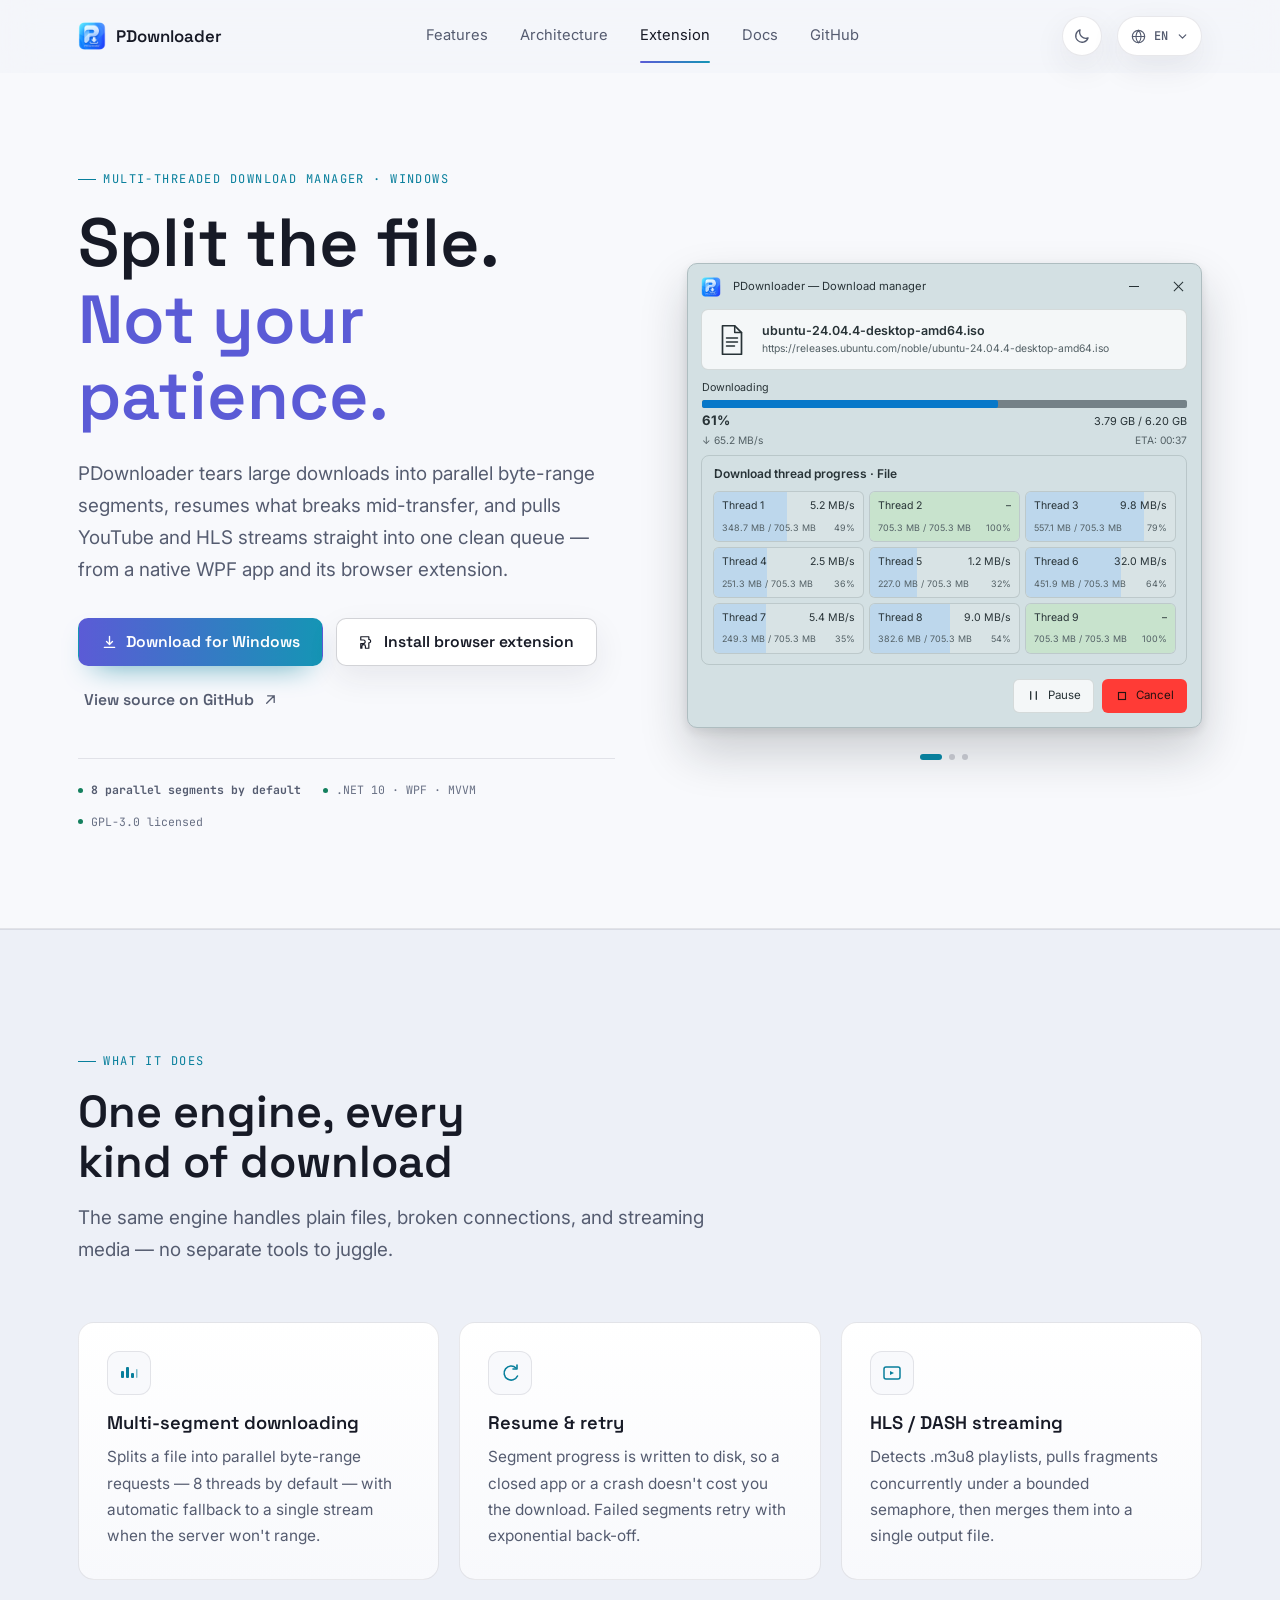
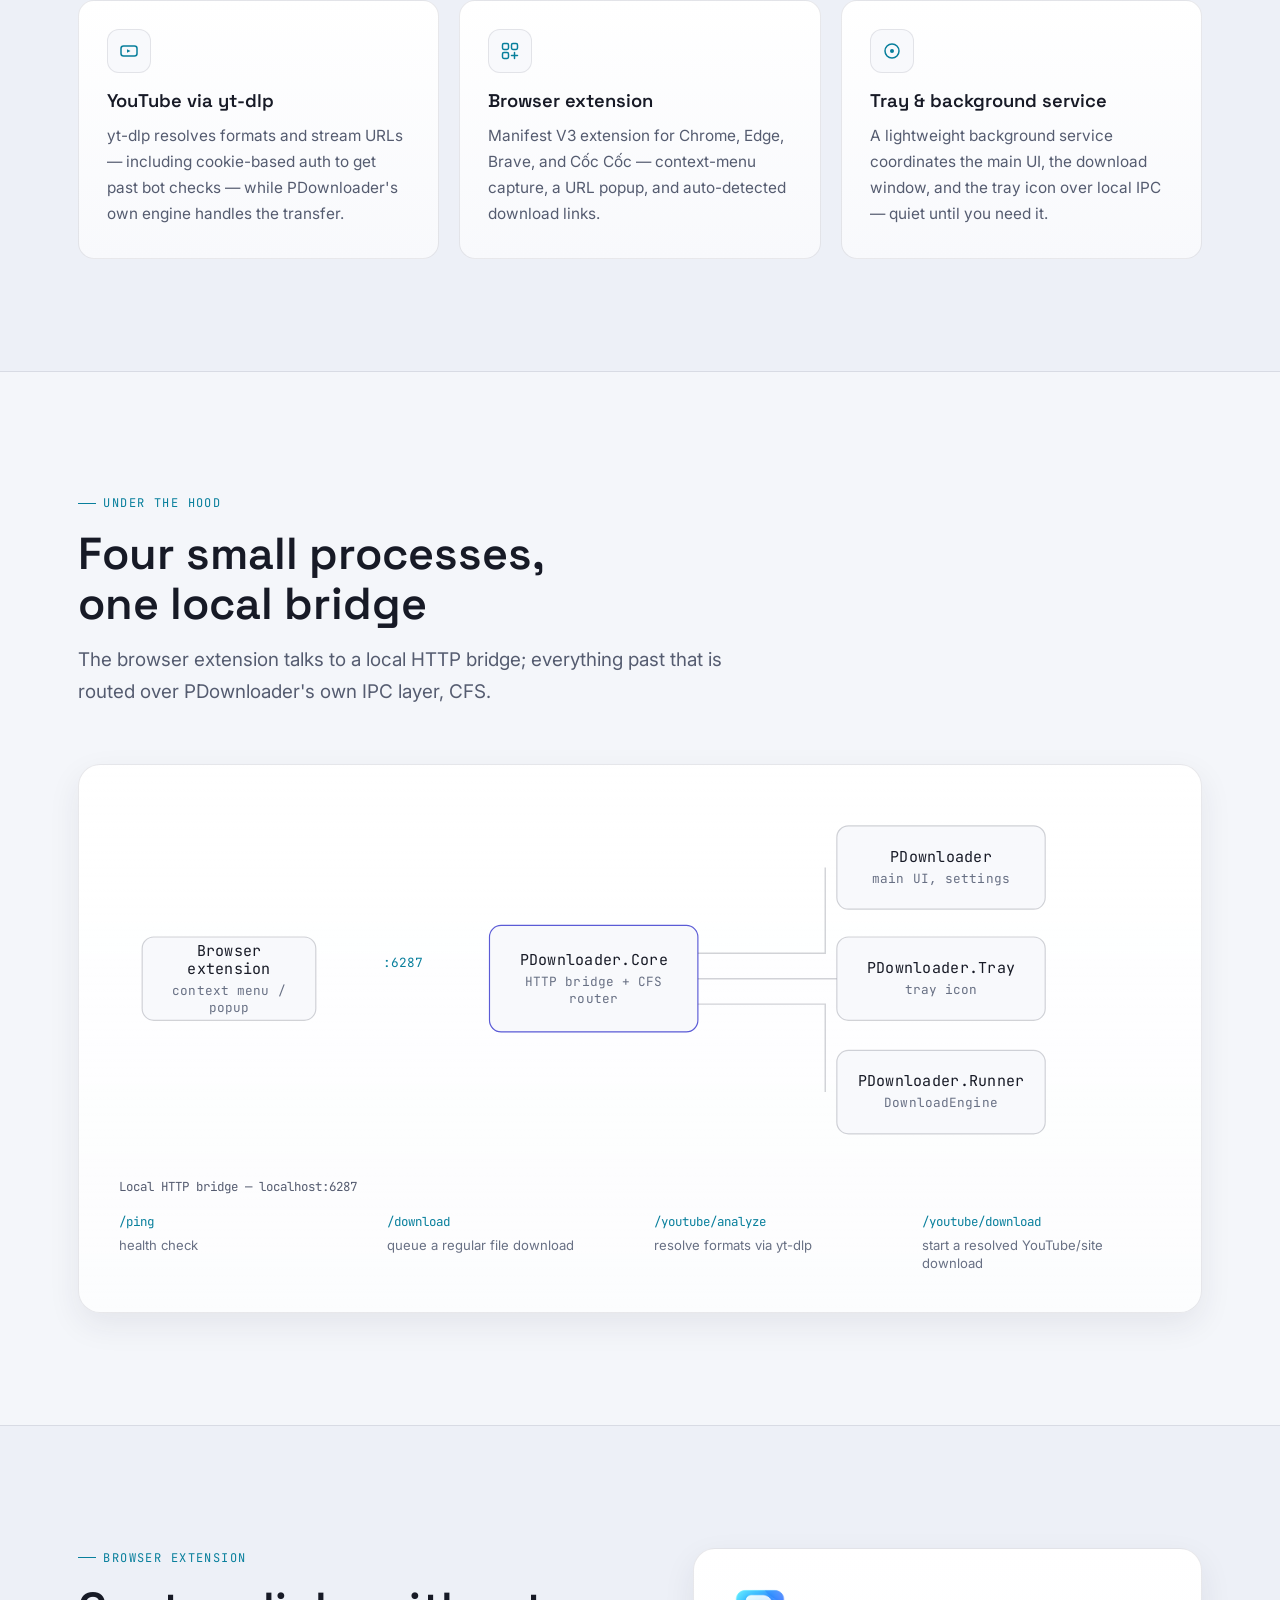
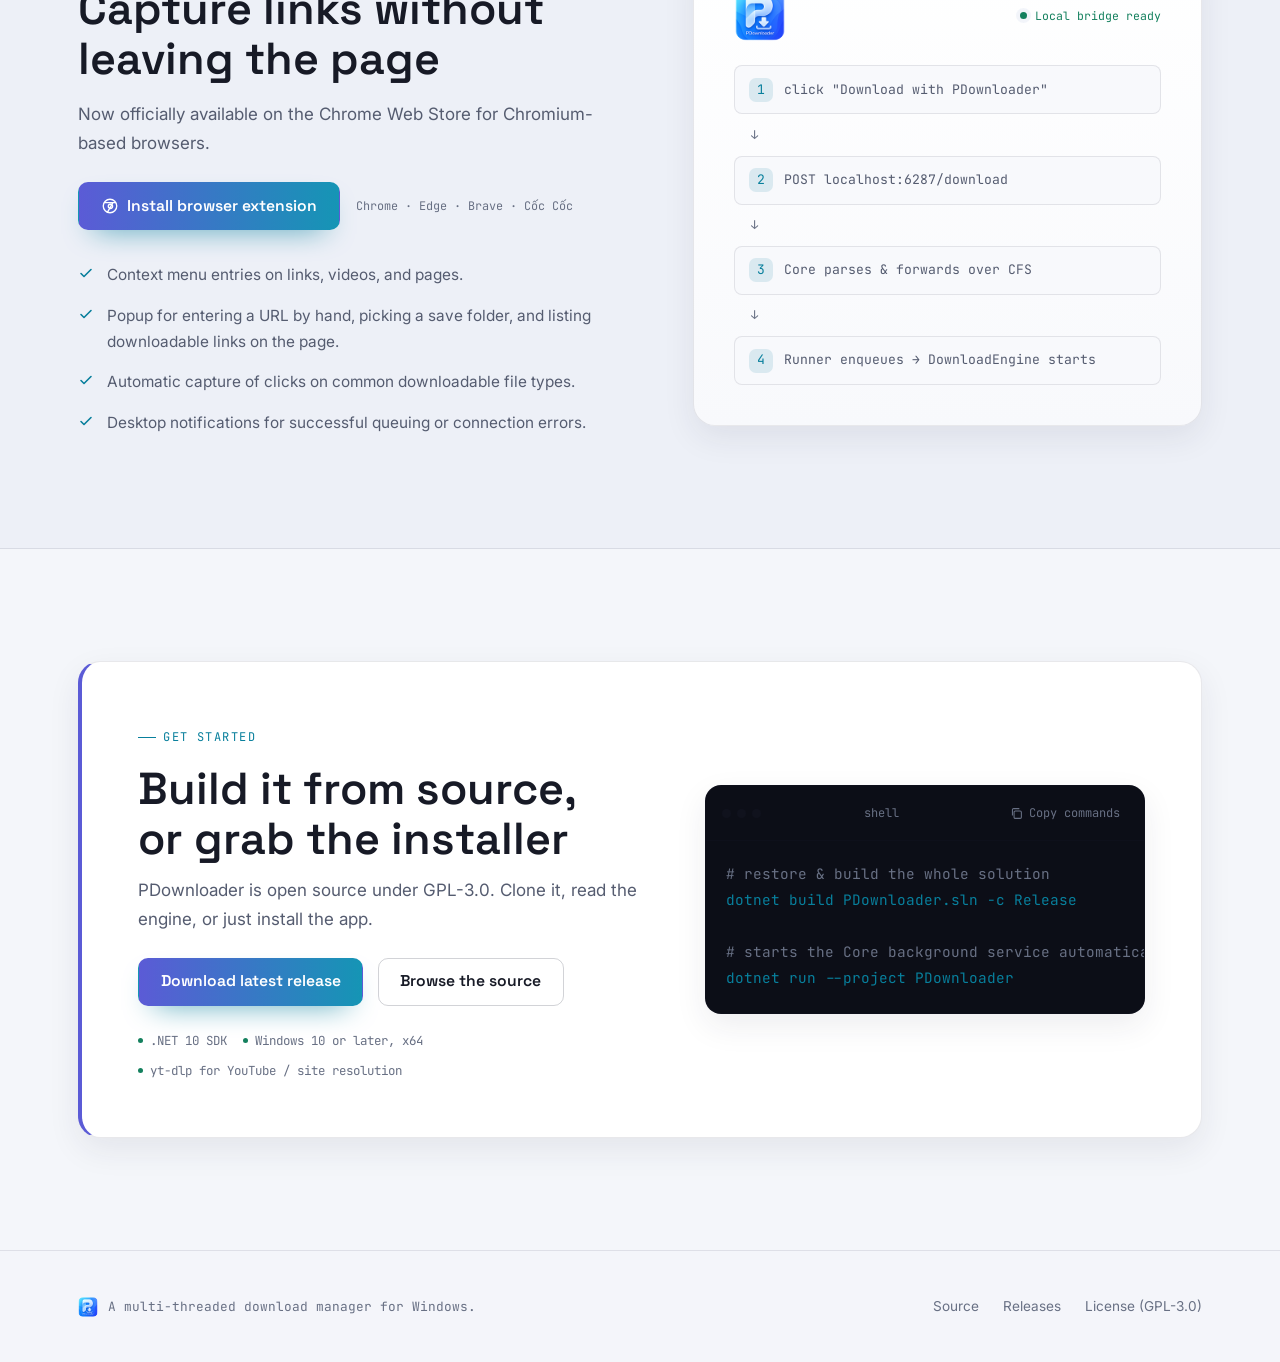
==== commit a512bc49: "Add docs site, i18n and repo refactor Introduce a standalone docs reader and translations, plus a la" ====
--- a/index.html
+++ b/index.html
@@ -2,555 +2,16 @@
 <html lang="vi">
 <head>
   <meta charset="UTF-8" />
+  <meta name="darkreader-lock" />
+  <link rel="icon" href="./src/assets/icons/favicon-48.png" />
   <meta name="viewport" content="width=device-width, initial-scale=1.0" />
   <meta name="description" content="PDownloader — multi-threaded download manager for Windows." />
   <title>PDownloader</title>
-  <link rel="icon" href="./assets/favicon-48.png" />
-  <script src="./js/theme-init.js"></script>
-
-  <link rel="preconnect" href="https://fonts.googleapis.com" />
-  <link rel="preconnect" href="https://fonts.gstatic.com" crossorigin />
-  <link href="https://fonts.googleapis.com/css2?family=Space+Grotesk:wght@500;600;700&family=Inter:wght@400;500;600&family=JetBrains+Mono:wght@400;500&display=swap" rel="stylesheet" />
-
-  <link rel="stylesheet" href="./css/01-tokens.css" />
-  <link rel="stylesheet" href="./css/02-reset.css" />
-  <link rel="stylesheet" href="./css/03-base.css" />
-  <link rel="stylesheet" href="./css/04-layout.css" />
-  <link rel="stylesheet" href="./css/05-components.css" />
-  <link rel="stylesheet" href="./css/06-navbar.css" />
-  <link rel="stylesheet" href="./css/07-hero.css" />
-  <link rel="stylesheet" href="./css/08-features.css" />
-  <link rel="stylesheet" href="./css/09-architecture.css" />
-  <link rel="stylesheet" href="./css/10-extension.css" />
-  <link rel="stylesheet" href="./css/11-cta.css" />
-  <link rel="stylesheet" href="./css/12-footer.css" />
-  <link rel="stylesheet" href="./css/13-animations.css" />
-  <link rel="stylesheet" href="./css/14-responsive.css" />
+  <script src="./src/abstraction/theme/theme-init.js"></script>
+  <link rel="stylesheet" href="./src/assets/styles/globals.css" />
 </head>
 <body>
-  <a class="skip-link" href="#top" data-i18n="accessibility.skipToContent">Skip to content</a>
-
-  <header class="navbar">
-    <div class="container navbar-inner">
-      <a href="#top" class="brand">
-        <img src="./assets/pdownloader-icon.png" alt="PDownloader" />
-        <span>PDownloader</span>
-      </a>
-
-      <nav class="nav-links" id="nav-links" data-i18n-attr="aria-label:accessibility.primaryNavigation" aria-label="Primary navigation">
-        <a href="#features" data-i18n="nav.features">Features</a>
-        <a href="#architecture" data-i18n="nav.architecture">Architecture</a>
-        <a href="#extension" data-i18n="nav.extension">Extension</a>
-        <a href="https://github.com/maihcx/PDownloader" data-href-config="repoUrl" target="_blank" rel="noopener" data-i18n="nav.github">GitHub</a>
-      </nav>
-
-      <div class="nav-actions">
-        <button class="theme-toggle" type="button" data-theme-toggle data-i18n-attr="aria-label:theme.toggle,title:theme.toggle" aria-label="Switch color theme" title="Switch color theme">
-          <svg class="theme-toggle__sun" width="18" height="18" viewBox="0 0 20 20" fill="none" aria-hidden="true">
-            <circle cx="10" cy="10" r="3.25" stroke="currentColor" stroke-width="1.5"/>
-            <path d="M10 2.25V4M10 16v1.75M17.75 10H16M4 10H2.25M15.48 4.52 14.24 5.76M5.76 14.24l-1.24 1.24M15.48 15.48l-1.24-1.24M5.76 5.76 4.52 4.52" stroke="currentColor" stroke-width="1.5" stroke-linecap="round"/>
-          </svg>
-          <svg class="theme-toggle__moon" width="18" height="18" viewBox="0 0 20 20" fill="none" aria-hidden="true">
-            <path d="M16.7 12.2A7 7 0 0 1 7.8 3.3a7 7 0 1 0 8.9 8.9Z" stroke="currentColor" stroke-width="1.5" stroke-linecap="round" stroke-linejoin="round"/>
-          </svg>
-        </button>
-        <div class="lang-switch" role="group" data-i18n-attr="aria-label:accessibility.language" aria-label="Language">
-          <button type="button" data-lang-btn="vi">VI</button>
-          <button type="button" data-lang-btn="en">EN</button>
-        </div>
-        <button class="nav-toggle" id="nav-toggle" type="button" data-i18n-attr="aria-label:accessibility.openMenu" aria-label="Open menu" aria-expanded="false" aria-controls="nav-links">
-          <svg width="18" height="18" viewBox="0 0 18 18" fill="none"><path d="M2 4.5H16M2 9H16M2 13.5H16" stroke="currentColor" stroke-width="1.5" stroke-linecap="round"/></svg>
-        </button>
-      </div>
-    </div>
-  </header>
-
-  <main id="top">
-    <!-- ================= HERO ================= -->
-    <section class="hero" aria-labelledby="hero-title">
-      <div class="container hero-grid">
-        <div class="hero-copy">
-          <span class="eyebrow" data-i18n="hero.eyebrow">Multi-threaded download manager · Windows</span>
-
-          <h1 id="hero-title">
-            <span data-i18n="hero.titlePrefix">Split the file.</span><br />
-            <span class="grad" data-i18n="hero.titleGrad">Not your patience.</span>
-          </h1>
-
-          <p class="hero-sub" data-i18n="hero.subtitle">
-            PDownloader tears large downloads into parallel byte-range segments, resumes what breaks mid-transfer, and pulls YouTube and HLS streams into one clean queue.
-          </p>
-
-          <div class="hero-actions">
-            <a class="btn btn-primary" href="https://github.com/maihcx/PDownloader/releases/latest" data-href-config="releasesUrl" target="_blank" rel="noopener">
-              <svg width="17" height="17" viewBox="0 0 20 20" fill="none" aria-hidden="true">
-                <path d="M10 2.75v9.5m0 0 3.5-3.5m-3.5 3.5-3.5-3.5M4 15.75h12" stroke="currentColor" stroke-width="1.6" stroke-linecap="round" stroke-linejoin="round"/>
-              </svg>
-              <span data-i18n="hero.ctaPrimary">Download for Windows</span>
-            </a>
-            <button class="btn btn-secondary" type="button" data-extension-dialog-open>
-              <svg width="17" height="17" viewBox="0 0 20 20" fill="none" aria-hidden="true">
-                <path d="M7.25 3.25h5.5v3.1a2.1 2.1 0 1 1 0 4.2v6.2h-4v-2.1a2.1 2.1 0 1 0-4.2 0v2.1h-1.3v-5.5h3.1a2.1 2.1 0 1 0 0-4.2h-3.1v-3.8h4Z" stroke="currentColor" stroke-width="1.4" stroke-linecap="round" stroke-linejoin="round"/>
-              </svg>
-              <span data-i18n="hero.ctaExtension">Install browser extension</span>
-            </button>
-            <a class="btn btn-quiet" href="https://github.com/maihcx/PDownloader" data-href-config="repoUrl" target="_blank" rel="noopener">
-              <span data-i18n="hero.ctaSecondary">View source on GitHub</span>
-              <svg width="15" height="15" viewBox="0 0 16 16" fill="none" aria-hidden="true">
-                <path d="M6 3h7v7M13 3 5 11" stroke="currentColor" stroke-width="1.4" stroke-linecap="round" stroke-linejoin="round"/>
-              </svg>
-            </a>
-          </div>
-
-          <div class="hero-meta">
-            <span><strong data-i18n="hero.metaThreads">8 parallel segments by default</strong></span>
-            <span data-i18n="hero.metaStack">.NET 10 · WPF · MVVM</span>
-            <span data-i18n="hero.metaLicense">GPL-3.0 licensed</span>
-          </div>
-        </div>
-
-        <div class="runner-preview" role="img" data-runner-preview data-state="downloading" data-i18n-attr="aria-label:hero.previewLabel" aria-label="PDownloader.Runner showing a download, merge, and completed file">
-          <div class="runner-window" aria-hidden="true">
-            <div class="runner-titlebar">
-              <div class="runner-titlebar__name">
-                <img src="./assets/pdownloader-icon.png" alt="" width="20" height="20" />
-                <span data-runner-text="title">PDownloader — Download manager</span>
-              </div>
-              <div class="runner-window-controls">
-                <span class="runner-window-controls__minimize"></span>
-                <span class="runner-window-controls__close"></span>
-              </div>
-            </div>
-
-            <div class="runner-body">
-              <div class="runner-file">
-                <span class="runner-file__icon">
-                  <svg width="28" height="32" viewBox="0 0 28 32" fill="none">
-                    <path d="M4.5 1.75h12.2l6.8 6.8v21.7h-19V1.75Z" stroke="currentColor" stroke-width="1.7" stroke-linejoin="round"/>
-                    <path d="M16.7 1.75v6.8h6.8M8.5 14h11M8.5 18h11M8.5 22h8" stroke="currentColor" stroke-width="1.5" stroke-linecap="round" stroke-linejoin="round"/>
-                  </svg>
-                </span>
-                <span class="runner-file__copy">
-                  <strong>ubuntu-24.04.4-desktop-amd64.iso</strong>
-                  <span>https://releases.ubuntu.com/noble/ubuntu-24.04.4-desktop-amd64.iso</span>
-                </span>
-              </div>
-
-              <div class="runner-progress">
-                <span class="runner-progress__label" data-runner-text="state">Downloading</span>
-                <div class="runner-progress__track"><span data-runner-progress></span></div>
-                <div class="runner-progress__facts runner-progress__facts--strong">
-                  <strong data-runner-text="percent">61%</strong>
-                  <span data-runner-text="size">3.79 GB / 6.20 GB</span>
-                </div>
-                <div class="runner-progress__facts">
-                  <span data-runner-text="speed">↓ 65.2 MB/s</span>
-                  <span data-runner-text="eta">ETA: 00:37</span>
-                </div>
-              </div>
-
-              <div class="runner-streams">
-                <div class="runner-streams__title" data-runner-text="streamsTitle">Thread progress · File</div>
-                <div class="runner-streams__grid" data-runner-streams></div>
-              </div>
-
-              <div class="runner-footer">
-                <div class="runner-footer__status" data-runner-complete-status hidden>
-                  <svg width="15" height="15" viewBox="0 0 16 16" fill="none">
-                    <rect x="2.25" y="2.25" width="11.5" height="11.5" rx="2" stroke="currentColor" stroke-width="1.3"/>
-                    <path d="m4.8 8 2.05 2.05 4.4-4.4" stroke="currentColor" stroke-width="1.3" stroke-linecap="round" stroke-linejoin="round"/>
-                  </svg>
-                  <span data-runner-text="done">Completed</span>
-                </div>
-                <div class="runner-footer__actions">
-                  <button class="runner-button runner-button--folder" type="button" data-runner-action="folder" hidden tabindex="-1">
-                    <svg width="16" height="16" viewBox="0 0 18 18" fill="none"><path d="M2.25 5.25h5l1.4 1.5h7.1v6.5a1.5 1.5 0 0 1-1.5 1.5H3.75a1.5 1.5 0 0 1-1.5-1.5v-8Z" stroke="currentColor" stroke-width="1.35" stroke-linejoin="round"/><path d="M2.25 6.75V4.9a1.4 1.4 0 0 1 1.4-1.4h3.1l1.4 1.75h6.1" stroke="currentColor" stroke-width="1.35" stroke-linecap="round"/></svg>
-                    <span data-runner-text="openFolder">Open folder</span>
-                  </button>
-                  <button class="runner-button runner-button--pause" type="button" data-runner-action="pause" tabindex="-1">
-                    <svg width="15" height="15" viewBox="0 0 16 16" fill="none"><path d="M5 4v8M11 4v8" stroke="currentColor" stroke-width="1.4" stroke-linecap="round"/></svg>
-                    <span data-runner-text="pause">Pause</span>
-                  </button>
-                  <button class="runner-button runner-button--cancel" type="button" data-runner-action="cancel" tabindex="-1">
-                    <svg width="14" height="14" viewBox="0 0 16 16" fill="none"><rect x="4" y="4" width="8" height="8" stroke="currentColor" stroke-width="1.3"/></svg>
-                    <span data-runner-text="cancel">Cancel</span>
-                  </button>
-                  <button class="runner-button runner-button--open" type="button" data-runner-action="open" hidden tabindex="-1">
-                    <svg width="15" height="15" viewBox="0 0 16 16" fill="none"><path d="M9 3h4v4M13 3 7.5 8.5" stroke="currentColor" stroke-width="1.3" stroke-linecap="round" stroke-linejoin="round"/><path d="M12 9.5v2.25A1.25 1.25 0 0 1 10.75 13h-6.5A1.25 1.25 0 0 1 3 11.75v-6.5A1.25 1.25 0 0 1 4.25 4H6.5" stroke="currentColor" stroke-width="1.3" stroke-linecap="round"/></svg>
-                    <span data-runner-text="openFile">Open file</span>
-                  </button>
-                </div>
-              </div>
-            </div>
-          </div>
-          <div class="runner-state-dots" aria-hidden="true">
-            <span data-runner-dot="downloading"></span>
-            <span data-runner-dot="merging"></span>
-            <span data-runner-dot="completed"></span>
-          </div>
-        </div>
-      </div>
-    </section>
-
-    <!-- ================= FEATURES ================= -->
-    <section id="features">
-      <div class="container">
-        <div class="section-head reveal">
-          <span class="eyebrow" data-i18n="features.eyebrow">What it does</span>
-          <h2 data-i18n="features.title">One engine, every kind of download</h2>
-          <p data-i18n="features.subtitle">The same engine handles plain files, broken connections, and streaming media.</p>
-        </div>
-
-        <div class="features-grid">
-          <article class="card reveal">
-            <div class="card-icon" aria-hidden="true">
-              <svg width="20" height="20" viewBox="0 0 20 20" fill="none"><rect x="2" y="8" width="3" height="7" rx="1" fill="currentColor"/><rect x="7" y="4" width="3" height="11" rx="1" fill="currentColor"/><rect x="12" y="10" width="3" height="5" rx="1" fill="currentColor"/><rect x="17" y="6" width="1.5" height="9" rx="0.75" fill="currentColor" opacity="0.5"/></svg>
-            </div>
-            <h3 data-i18n="features.segments.title">Multi-segment downloading</h3>
-            <p data-i18n="features.segments.desc">Splits a file into parallel byte-range requests.</p>
-          </article>
-
-          <article class="card reveal">
-            <div class="card-icon" aria-hidden="true">
-              <svg width="20" height="20" viewBox="0 0 20 20" fill="none"><path d="M16 5a7 7 0 1 0 1.5 8" stroke="currentColor" stroke-width="1.6" stroke-linecap="round"/><path d="M17 2v4h-4" stroke="currentColor" stroke-width="1.6" stroke-linecap="round" stroke-linejoin="round"/></svg>
-            </div>
-            <h3 data-i18n="features.resume.title">Resume &amp; retry</h3>
-            <p data-i18n="features.resume.desc">Segment progress persists to disk between runs.</p>
-          </article>
-
-          <article class="card reveal">
-            <div class="card-icon" aria-hidden="true">
-              <svg width="20" height="20" viewBox="0 0 20 20" fill="none"><rect x="2" y="4" width="16" height="12" rx="2" stroke="currentColor" stroke-width="1.5"/><path d="M8 8l4 2-4 2V8z" fill="currentColor"/></svg>
-            </div>
-            <h3 data-i18n="features.hls.title">HLS / DASH streaming</h3>
-            <p data-i18n="features.hls.desc">Detects .m3u8 playlists and merges fragments.</p>
-          </article>
-
-          <article class="card reveal">
-            <div class="card-icon" aria-hidden="true">
-              <svg width="20" height="20" viewBox="0 0 20 20" fill="none"><rect x="2" y="5" width="16" height="10" rx="2.5" stroke="currentColor" stroke-width="1.5"/><path d="M8 8.3l3.5 1.7-3.5 1.7V8.3z" fill="currentColor"/></svg>
-            </div>
-            <h3 data-i18n="features.ytdlp.title">YouTube via yt-dlp</h3>
-            <p data-i18n="features.ytdlp.desc">Resolves formats and streams; PDownloader handles the transfer.</p>
-          </article>
-
-          <article class="card reveal">
-            <div class="card-icon" aria-hidden="true">
-              <svg width="20" height="20" viewBox="0 0 20 20" fill="none"><rect x="2.5" y="2.5" width="6" height="6" rx="1.4" stroke="currentColor" stroke-width="1.5"/><rect x="11.5" y="2.5" width="6" height="6" rx="1.4" stroke="currentColor" stroke-width="1.5"/><rect x="2.5" y="11.5" width="6" height="6" rx="1.4" stroke="currentColor" stroke-width="1.5"/><path d="M14.5 11.5v6M11.5 14.5h6" stroke="currentColor" stroke-width="1.5" stroke-linecap="round"/></svg>
-            </div>
-            <h3 data-i18n="features.extension.title">Browser extension</h3>
-            <p data-i18n="features.extension.desc">Context-menu capture and a manual URL popup.</p>
-          </article>
-
-          <article class="card reveal">
-            <div class="card-icon" aria-hidden="true">
-              <svg width="20" height="20" viewBox="0 0 20 20" fill="none"><circle cx="10" cy="10" r="7" stroke="currentColor" stroke-width="1.5"/><circle cx="10" cy="10" r="2" fill="currentColor"/></svg>
-            </div>
-            <h3 data-i18n="features.tray.title">Tray &amp; background service</h3>
-            <p data-i18n="features.tray.desc">Coordinates the UI, download window, and tray icon over IPC.</p>
-          </article>
-        </div>
-      </div>
-    </section>
-
-    <!-- ================= ARCHITECTURE ================= -->
-    <section id="architecture">
-      <div class="container">
-        <div class="section-head reveal">
-          <span class="eyebrow" data-i18n="architecture.eyebrow">Under the hood</span>
-          <h2 data-i18n="architecture.title">Four small processes, one local bridge</h2>
-          <p data-i18n="architecture.subtitle">The browser extension talks to a local HTTP bridge; everything else is routed over CFS.</p>
-        </div>
-
-        <div class="arch-wrap reveal">
-          <div class="arch-diagram-scroll">
-          <svg class="arch-diagram" viewBox="0 0 900 300" xmlns="http://www.w3.org/2000/svg" role="img" data-i18n-attr="aria-label:architecture.diagramLabel" aria-label="PDownloader process architecture">
-            <defs>
-              <linearGradient id="segGradient" x1="0" y1="0" x2="1" y2="0">
-                <stop offset="0%" stop-color="var(--accent-violet)" />
-                <stop offset="100%" stop-color="var(--accent-cyan)" />
-              </linearGradient>
-            </defs>
-
-            <!-- Browser -->
-            <rect class="arch-node" x="20" y="114" width="150" height="72" rx="10" />
-            <foreignObject x="20" y="114" width="150" height="72">
-              <div xmlns="http://www.w3.org/1999/xhtml" class="arch-node-content">
-                <span class="arch-node-title" data-i18n="architecture.browser">Browser extension</span>
-                <span class="arch-node-sub" data-i18n="architecture.browserSub">context menu / popup</span>
-              </div>
-            </foreignObject>
-
-            <!-- line browser -> core -->
-            <path class="arch-line arch-line--live" d="M170 150 H 320" />
-            <text class="arch-port" x="245" y="140" text-anchor="middle">:6287</text>
-
-            <!-- Core -->
-            <rect class="arch-node arch-node--core" x="320" y="104" width="180" height="92" rx="10" />
-            <foreignObject x="320" y="104" width="180" height="92">
-              <div xmlns="http://www.w3.org/1999/xhtml" class="arch-node-content">
-                <span class="arch-node-title" data-i18n="architecture.core">PDownloader.Core</span>
-                <span class="arch-node-sub" data-i18n="architecture.coreSub">HTTP bridge + CFS router</span>
-              </div>
-            </foreignObject>
-
-            <!-- lines core -> 3 nodes -->
-            <path class="arch-line" d="M500 128 H 610 V 54" />
-            <path class="arch-line" d="M500 150 H 620" />
-            <path class="arch-line" d="M500 172 H 610 V 248" />
-
-            <!-- Main UI -->
-            <rect class="arch-node" x="620" y="18" width="180" height="72" rx="10" />
-            <foreignObject x="620" y="18" width="180" height="72">
-              <div xmlns="http://www.w3.org/1999/xhtml" class="arch-node-content">
-                <span class="arch-node-title" data-i18n="architecture.mainui">PDownloader</span>
-                <span class="arch-node-sub" data-i18n="architecture.mainuiSub">main UI, settings</span>
-              </div>
-            </foreignObject>
-
-            <!-- Tray -->
-            <rect class="arch-node" x="620" y="114" width="180" height="72" rx="10" />
-            <foreignObject x="620" y="114" width="180" height="72">
-              <div xmlns="http://www.w3.org/1999/xhtml" class="arch-node-content">
-                <span class="arch-node-title" data-i18n="architecture.tray">PDownloader.Tray</span>
-                <span class="arch-node-sub" data-i18n="architecture.traySub">tray icon</span>
-              </div>
-            </foreignObject>
-
-            <!-- Runner -->
-            <rect class="arch-node" x="620" y="212" width="180" height="72" rx="10" />
-            <foreignObject x="620" y="212" width="180" height="72">
-              <div xmlns="http://www.w3.org/1999/xhtml" class="arch-node-content">
-                <span class="arch-node-title" data-i18n="architecture.runner">PDownloader.Runner</span>
-                <span class="arch-node-sub" data-i18n="architecture.runnerSub">DownloadEngine</span>
-              </div>
-            </foreignObject>
-          </svg>
-          </div>
-
-          <div class="arch-mobile" data-i18n-attr="aria-label:architecture.diagramLabel" aria-label="PDownloader process architecture">
-            <div class="arch-mobile-node">
-              <span class="arch-mobile-title" data-i18n="architecture.browser">Browser extension</span>
-              <span class="arch-mobile-sub" data-i18n="architecture.browserSub">context menu / popup</span>
-            </div>
-            <div class="arch-mobile-connector">localhost:6287</div>
-            <div class="arch-mobile-node arch-mobile-node--core">
-              <span class="arch-mobile-title" data-i18n="architecture.core">PDownloader.Core</span>
-              <span class="arch-mobile-sub" data-i18n="architecture.coreSub">HTTP bridge + CFS router</span>
-            </div>
-            <div class="arch-mobile-connector">CFS</div>
-            <div class="arch-mobile-outputs">
-              <div class="arch-mobile-node">
-                <span class="arch-mobile-title" data-i18n="architecture.mainui">PDownloader</span>
-                <span class="arch-mobile-sub" data-i18n="architecture.mainuiSub">main UI, settings</span>
-              </div>
-              <div class="arch-mobile-node">
-                <span class="arch-mobile-title" data-i18n="architecture.tray">PDownloader.Tray</span>
-                <span class="arch-mobile-sub" data-i18n="architecture.traySub">tray icon</span>
-              </div>
-              <div class="arch-mobile-node">
-                <span class="arch-mobile-title" data-i18n="architecture.runner">PDownloader.Runner</span>
-                <span class="arch-mobile-sub" data-i18n="architecture.runnerSub">DownloadEngine</span>
-              </div>
-            </div>
-          </div>
-
-          <div class="arch-legend">
-            <div class="arch-legend-title mono" data-i18n="architecture.legendTitle">Local HTTP bridge — localhost:6287</div>
-            <div class="arch-legend-grid">
-              <div class="arch-legend-item">
-                <span class="arch-legend-key mono" data-i18n="architecture.legend1k">/ping</span>
-                <span class="arch-legend-desc" data-i18n="architecture.legend1v">health check</span>
-              </div>
-              <div class="arch-legend-item">
-                <span class="arch-legend-key mono" data-i18n="architecture.legend2k">/download</span>
-                <span class="arch-legend-desc" data-i18n="architecture.legend2v">queue a regular file download</span>
-              </div>
-              <div class="arch-legend-item">
-                <span class="arch-legend-key mono" data-i18n="architecture.legend3k">/youtube/analyze</span>
-                <span class="arch-legend-desc" data-i18n="architecture.legend3v">resolve formats via yt-dlp</span>
-              </div>
-              <div class="arch-legend-item">
-                <span class="arch-legend-key mono" data-i18n="architecture.legend4k">/youtube/download</span>
-                <span class="arch-legend-desc" data-i18n="architecture.legend4v">start a resolved download</span>
-              </div>
-            </div>
-          </div>
-        </div>
-      </div>
-    </section>
-
-    <!-- ================= EXTENSION ================= -->
-    <section id="extension">
-      <div class="container ext-layout">
-        <div class="reveal ext-copy">
-          <span class="eyebrow" data-i18n="extension.eyebrow">Browser extension</span>
-          <h2 class="ext-title" data-i18n="extension.title">Capture links without leaving the page</h2>
-          <p class="ext-subtitle" data-i18n="extension.subtitle">Now officially available on the Chrome Web Store for Chromium-based browsers.</p>
-
-          <div class="ext-store-actions">
-            <button class="btn btn-primary ext-store-button" type="button" data-extension-dialog-open>
-              <svg width="18" height="18" viewBox="0 0 20 20" fill="none" aria-hidden="true">
-                <path d="M10 2.5a7.5 7.5 0 1 0 0 15 7.5 7.5 0 0 0 0-15Z" stroke="currentColor" stroke-width="1.5"/>
-                <path d="M3.9 6.25h12.2M7.1 17l6.1-10.75M8.1 10.4a2.4 2.4 0 1 0 4.8 0 2.4 2.4 0 0 0-4.8 0Z" stroke="currentColor" stroke-width="1.5" stroke-linecap="round"/>
-              </svg>
-              <span data-i18n="extension.storeButton">Install browser extension</span>
-            </button>
-            <span class="ext-store-note" data-i18n="extension.supportNote">Chrome · Edge · Brave · Cốc Cốc</span>
-          </div>
-
-          <ul class="ext-list">
-            <li>
-              <svg width="16" height="16" viewBox="0 0 16 16" fill="none" aria-hidden="true"><path d="M3 8.5l3 3 7-7" stroke="currentColor" stroke-width="1.6" stroke-linecap="round" stroke-linejoin="round"/></svg>
-              <span data-i18n="extension.item1">Context menu entries on links, videos, and pages.</span>
-            </li>
-            <li>
-              <svg width="16" height="16" viewBox="0 0 16 16" fill="none" aria-hidden="true"><path d="M3 8.5l3 3 7-7" stroke="currentColor" stroke-width="1.6" stroke-linecap="round" stroke-linejoin="round"/></svg>
-              <span data-i18n="extension.item2">Popup for entering a URL by hand.</span>
-            </li>
-            <li>
-              <svg width="16" height="16" viewBox="0 0 16 16" fill="none" aria-hidden="true"><path d="M3 8.5l3 3 7-7" stroke="currentColor" stroke-width="1.6" stroke-linecap="round" stroke-linejoin="round"/></svg>
-              <span data-i18n="extension.item3">Automatic capture of downloadable file clicks.</span>
-            </li>
-            <li>
-              <svg width="16" height="16" viewBox="0 0 16 16" fill="none" aria-hidden="true"><path d="M3 8.5l3 3 7-7" stroke="currentColor" stroke-width="1.6" stroke-linecap="round" stroke-linejoin="round"/></svg>
-              <span data-i18n="extension.item4">Desktop notifications for queueing and errors.</span>
-            </li>
-          </ul>
-        </div>
-
-        <div class="ext-visual reveal">
-          <div class="ext-visual-head">
-            <img class="ext-visual-icon" src="./assets/pdownloader-icon.png" alt="" />
-            <span class="ext-visual-status" data-i18n="extension.bridgeOnline">Local bridge ready</span>
-          </div>
-          <div class="ext-flow">
-            <div class="ext-flow-step"><span class="n">1</span><span data-i18n="extension.flowStep1">click "Download with PDownloader"</span></div>
-            <div class="ext-flow-arrow" aria-hidden="true">↓</div>
-            <div class="ext-flow-step"><span class="n">2</span><span data-i18n="extension.flowStep2">POST localhost:6287/download</span></div>
-            <div class="ext-flow-arrow" aria-hidden="true">↓</div>
-            <div class="ext-flow-step"><span class="n">3</span><span data-i18n="extension.flowStep3">Core parses &amp; forwards over CFS</span></div>
-            <div class="ext-flow-arrow" aria-hidden="true">↓</div>
-            <div class="ext-flow-step"><span class="n">4</span><span data-i18n="extension.flowStep4">Runner enqueues → DownloadEngine starts</span></div>
-          </div>
-        </div>
-      </div>
-    </section>
-
-    <!-- ================= CTA / GET STARTED ================= -->
-    <section id="get-started">
-      <div class="container">
-        <div class="cta reveal">
-          <div class="cta-copy">
-            <span class="eyebrow" data-i18n="cta.eyebrow">Get started</span>
-            <h2 data-i18n="cta.title">Build it from source, or grab the installer</h2>
-            <p data-i18n="cta.subtitle">PDownloader is open source under GPL-3.0.</p>
-
-            <div class="cta-actions">
-              <a class="btn btn-primary" href="https://github.com/maihcx/PDownloader/releases/latest" data-href-config="releasesUrl" target="_blank" rel="noopener" data-i18n="cta.primary">Download latest release</a>
-              <a class="btn btn-ghost" href="https://github.com/maihcx/PDownloader" data-href-config="repoUrl" target="_blank" rel="noopener" data-i18n="cta.secondary">Browse the source</a>
-            </div>
-
-            <div class="cta-requirements">
-              <span data-i18n="cta.req1">.NET 10 SDK</span>
-              <span data-i18n="cta.req2">Windows 10 or later, x64</span>
-              <span data-i18n="cta.req3">yt-dlp for YouTube / site resolution</span>
-            </div>
-          </div>
-
-          <div class="terminal">
-            <div class="terminal-bar">
-              <div class="terminal-dots" aria-hidden="true"><span></span><span></span><span></span></div>
-              <span class="terminal-label" data-i18n="cta.terminalLabel">shell</span>
-              <button class="copy-btn" type="button" data-copy-target="#build-snippet" data-i18n-attr="aria-label:cta.copy" aria-label="Copy commands">
-                <svg width="13" height="13" viewBox="0 0 16 16" fill="none"><rect x="5" y="5" width="9" height="9" rx="1.5" stroke="currentColor" stroke-width="1.3"/><path d="M3 10.5V3.5A1.5 1.5 0 014.5 2h7" stroke="currentColor" stroke-width="1.3"/></svg>
-                <span data-i18n="cta.copy" aria-live="polite">Copy commands</span>
-              </button>
-            </div>
-            <pre id="build-snippet"><span class="tok-comment" data-i18n="cta.terminalComment1"># restore & build the whole solution</span>
-<span class="tok-cmd">dotnet build PDownloader.sln -c Release</span>
-
-<span class="tok-comment" data-i18n="cta.terminalComment2"># starts the Core background service automatically</span>
-<span class="tok-cmd">dotnet run --project PDownloader</span></pre>
-          </div>
-        </div>
-      </div>
-    </section>
-  </main>
-
-  <dialog class="browser-extension-dialog" id="browser-extension-dialog" aria-labelledby="browser-extension-dialog-title" aria-describedby="browser-extension-dialog-description">
-    <div class="browser-extension-dialog__panel">
-      <div class="browser-extension-dialog__head">
-        <div>
-          <span class="eyebrow" data-i18n="extension.modal.eyebrow">Official browser extension</span>
-          <h2 id="browser-extension-dialog-title" data-i18n="extension.modal.title">Choose your browser engine</h2>
-          <p id="browser-extension-dialog-description" data-i18n="extension.modal.subtitle">One extension package supports every browser built on the same engine.</p>
-        </div>
-        <button class="browser-extension-dialog__close" type="button" data-extension-dialog-close data-i18n-attr="aria-label:extension.modal.close" aria-label="Close">
-          <svg width="20" height="20" viewBox="0 0 20 20" fill="none" aria-hidden="true">
-            <path d="m5 5 10 10M15 5 5 15" stroke="currentColor" stroke-width="1.6" stroke-linecap="round"/>
-          </svg>
-        </button>
-      </div>
-
-      <div class="browser-engine-grid">
-        <a class="browser-engine-card browser-engine-card--available" href="https://chromewebstore.google.com/detail/kdbapmeegoljihpndnbfeockjjcoogbp" target="_blank" rel="noopener" data-extension-chromium-link>
-          <div class="browser-engine-card__top">
-            <span class="browser-engine-card__icon browser-engine-card__icon--chromium" aria-hidden="true"><span></span></span>
-            <span class="browser-engine-card__status browser-engine-card__status--available" data-i18n="extension.modal.available">Available</span>
-          </div>
-          <div>
-            <h3 data-i18n="extension.modal.chromiumTitle">Chromium engine</h3>
-            <p data-i18n="extension.modal.chromiumDesc">Install the official extension from the Chrome Web Store.</p>
-          </div>
-          <div class="browser-engine-card__browsers" data-i18n-attr="aria-label:extension.modal.chromiumBrowsersLabel" aria-label="Supported Chromium browsers">
-            <span>Chrome</span><span>Edge</span><span>Brave</span><span>Cốc Cốc</span>
-          </div>
-          <span class="browser-engine-card__action">
-            <span data-i18n="extension.modal.openStore">Open Chrome Web Store</span>
-            <svg width="16" height="16" viewBox="0 0 16 16" fill="none" aria-hidden="true">
-              <path d="M6 3h7v7M13 3 5 11" stroke="currentColor" stroke-width="1.4" stroke-linecap="round" stroke-linejoin="round"/>
-              <path d="M11 8.5V13H3V5h4.5" stroke="currentColor" stroke-width="1.4" stroke-linecap="round" stroke-linejoin="round"/>
-            </svg>
-          </span>
-        </a>
-
-        <div class="browser-engine-card browser-engine-card--soon" aria-disabled="true">
-          <div class="browser-engine-card__top">
-            <span class="browser-engine-card__icon browser-engine-card__icon--gecko" aria-hidden="true">
-              <svg width="25" height="25" viewBox="0 0 25 25" fill="none">
-                <path d="M17.9 4.1c.1 2.2-.8 3.8-2.5 4.8.4-2.4-.8-4.8-3-6.4.2 2.5-1.2 4.4-3 6.1-1.9 1.9-2.8 4-2.2 6.7.7 3.1 3.5 5.4 6.8 5.4 3.8 0 6.9-3.1 6.9-6.9 0-3.7-1.8-7-3-9.7Z" stroke="currentColor" stroke-width="1.5" stroke-linejoin="round"/>
-                <path d="M12.1 19c-1.7-1-2.3-2.3-1.8-3.8.4-1.3 1.5-2.1 2.7-3.1.1 1.4.7 2.3 1.7 3 .9.7 1.2 1.7.8 2.7-.5 1.2-2 1.8-3.4 1.2Z" fill="currentColor" opacity=".75"/>
-              </svg>
-            </span>
-            <span class="browser-engine-card__status browser-engine-card__status--soon" data-i18n="extension.modal.comingSoon">Coming soon</span>
-          </div>
-          <div>
-            <h3 data-i18n="extension.modal.geckoTitle">Firefox engine (Gecko)</h3>
-            <p data-i18n="extension.modal.geckoDesc">The Firefox and Zen Browser release is being prepared.</p>
-          </div>
-          <div class="browser-engine-card__browsers" data-i18n-attr="aria-label:extension.modal.geckoBrowsersLabel" aria-label="Planned Gecko browsers">
-            <span>Firefox</span><span>Zen Browser</span>
-          </div>
-        </div>
-      </div>
-    </div>
-  </dialog>
-
-  <footer class="site-footer">
-    <div class="container footer-inner">
-      <div class="footer-brand">
-        <img src="./assets/pdownloader-icon.png" alt="" width="20" height="20" />
-        <span data-i18n="footer.tagline">A multi-threaded download manager for Windows.</span>
-      </div>
-      <div class="footer-links">
-        <a href="https://github.com/maihcx/PDownloader" data-href-config="repoUrl" target="_blank" rel="noopener" data-i18n="footer.source">Source</a>
-        <a href="https://github.com/maihcx/PDownloader/releases/latest" data-href-config="releasesUrl" target="_blank" rel="noopener" data-i18n="footer.releases">Releases</a>
-        <a href="https://github.com/maihcx/PDownloader/blob/main/LICENSE" data-href-config="licenseUrl" target="_blank" rel="noopener" data-i18n="footer.license">License (GPL-3.0)</a>
-      </div>
-    </div>
-  </footer>
-
-  <script type="module" src="./js/main.js"></script>
+  <div id="root"></div>
+  <script type="module" src="./src/main.js"></script>
 </body>
 </html>
--- a/src/assets/styles/globals.css
+++ b/src/assets/styles/globals.css
@@ -0,0 +1,15 @@
+@import url("https://fonts.googleapis.com/css2?family=Space+Grotesk:wght@500;600;700&family=Inter:wght@400;500;600&family=JetBrains+Mono:wght@400;500&display=swap");
+@import "./base/tokens.css";
+@import "./base/reset.css";
+@import "./base/typography.css";
+@import "./base/layout.css";
+@import "./components/primitives.css";
+@import "./sections/header.css";
+@import "./sections/home.css";
+@import "./sections/features.css";
+@import "./sections/architecture.css";
+@import "./sections/extension.css";
+@import "./sections/download.css";
+@import "./sections/footer.css";
+@import "./utilities/animations.css";
+@import "./utilities/responsive.css";
